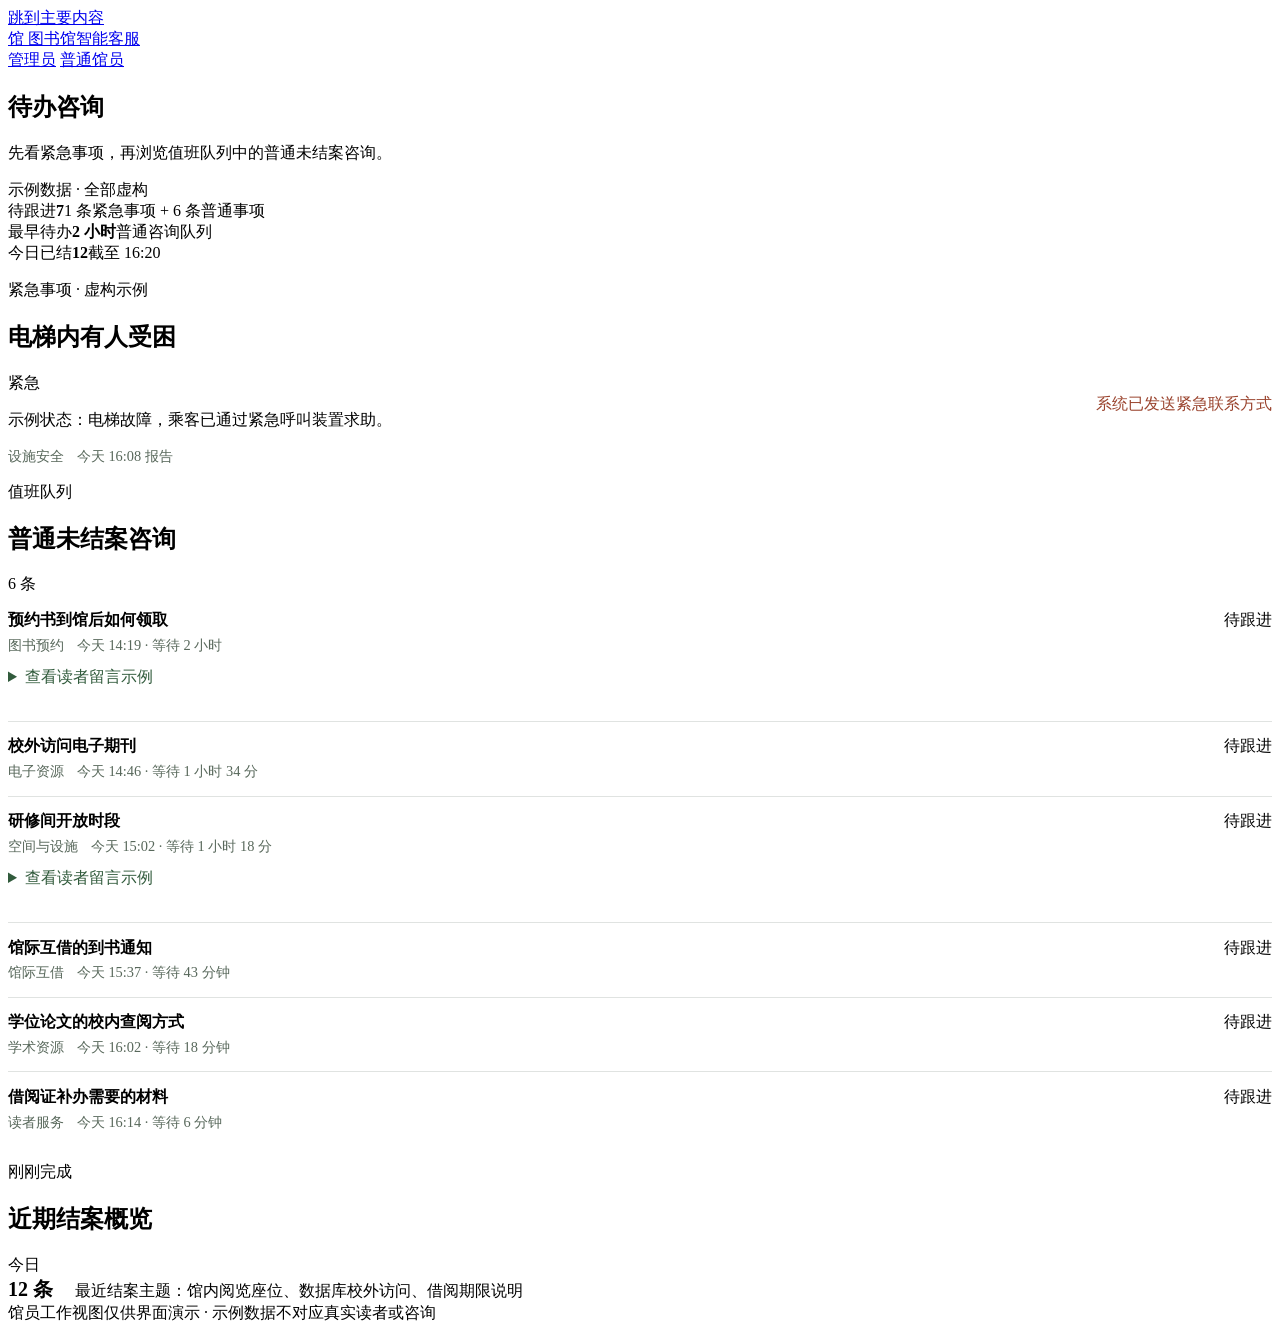
==== docs/dashboard-demo/librarian.html @ e4e9583a "docs: add librarian dashboard prototype" ====
<!doctype html>
<html lang="zh-CN">
<head>
  <meta charset="utf-8">
  <meta name="viewport" content="width=device-width, initial-scale=1">
  <meta name="color-scheme" content="light">
  <title>图书馆智能客服 | 普通馆员</title>
  <link rel="stylesheet" href="dashboard.css">
  <style>
    .urgent-record { display: grid; grid-template-columns: minmax(0, 1fr) auto; gap: 1rem; align-items: start; }
    .urgent-record h2 { margin: 0; }
    .urgent-record p { max-width: 58ch; }
    .urgent-mark { color: #9a432d; font-variant-numeric: tabular-nums; white-space: nowrap; }
    .case-list { list-style: none; margin: 0; padding: 0; }
    .case-row { display: grid; grid-template-columns: minmax(0, 1fr) auto; gap: .75rem 1rem; padding: .9rem 0; border-top: 1px solid rgba(35, 57, 43, .14); }
    .case-row:first-child { border-top: 0; }
    .case-main { min-width: 0; }
    .case-main h3 { margin: 0; font-size: 1rem; }
    .case-meta { display: flex; flex-wrap: wrap; gap: .25rem .8rem; margin: .3rem 0 0; color: #58685b; font-size: .9rem; }
    .case-state { align-self: start; white-space: nowrap; }
    details { grid-column: 1 / -1; }
    summary { width: fit-content; min-height: 40px; display: list-item; cursor: pointer; color: #315b3c; }
    summary:focus-visible { outline: 2px solid #315b3c; outline-offset: 3px; }
    .thread { margin: .15rem 0 .2rem; padding: .65rem .8rem; background: #f1f2e9; line-height: 1.75; }
    .thread p { margin: 0; }
    .thread p + p { margin-top: .45rem; }
    .closed-summary { display: flex; flex-wrap: wrap; gap: .55rem 1.4rem; align-items: baseline; }
    .closed-summary strong { font-size: 1.25rem; font-variant-numeric: tabular-nums; }
    .priority-panel { grid-column: 1 / -1; }
    .queue-panel { grid-column: span 8; }
    .closed-panel { grid-column: span 4; }
    @media (max-width: 800px) {
      .priority-panel, .queue-panel, .closed-panel { grid-column: 1; }
    }
    @media (max-width: 560px) {
      .urgent-record { grid-template-columns: 1fr; }
      .urgent-mark { grid-row: 1; }
      .case-row { gap: .55rem; }
    }
  </style>
</head>
<body>
  <a class="skip-link" href="#main-content">跳到主要内容</a>
  <div class="shell">
    <header class="masthead">
      <a class="brand" href="index.html" aria-label="图书馆智能客服首页">
        <span class="brand-mark" aria-hidden="true">馆</span>
        <span>图书馆智能客服</span>
      </a>
      <nav class="role-switch" aria-label="工作视图">
        <a href="index.html">管理员</a>
        <a href="librarian.html" aria-current="page">普通馆员</a>
      </nav>
    </header>

    <main id="main-content">
      <section class="page-head" aria-labelledby="page-title">
        <div>
          <h1 id="page-title">待办咨询</h1>
          <p class="lede">先看紧急事项，再浏览值班队列中的普通未结案咨询。</p>
        </div>
        <span class="demo-tag">示例数据 · 全部虚构</span>
      </section>

      <section class="metric-strip" aria-label="当前队列概览">
        <div class="metric"><span class="metric-label">待跟进</span><strong class="metric-value">7</strong><span class="metric-note">1 条紧急事项 + 6 条普通事项</span></div>
        <div class="metric"><span class="metric-label">最早待办</span><strong class="metric-value">2 小时</strong><span class="metric-note">普通咨询队列</span></div>
        <div class="metric"><span class="metric-label">今日已结</span><strong class="metric-value">12</strong><span class="metric-note">截至 16:20</span></div>
      </section>

      <div class="dashboard-grid">
        <section class="panel priority-panel" aria-labelledby="priority-title">
          <div class="panel-head">
            <div><p class="eyebrow">紧急事项 · 虚构示例</p><h2 id="priority-title">电梯内有人受困</h2></div>
            <span class="badge urgent">紧急</span>
          </div>
          <div class="urgent-record">
            <div>
              <p>示例状态：电梯故障，乘客已通过紧急呼叫装置求助。</p>
              <p class="case-meta"><span>设施安全</span><span>今天 16:08 报告</span></p>
            </div>
            <span class="urgent-mark">系统已发送紧急联系方式</span>
          </div>
        </section>

        <section class="panel queue-panel" aria-labelledby="queue-title">
          <div class="panel-head">
            <div><p class="eyebrow">值班队列</p><h2 id="queue-title">普通未结案咨询</h2></div>
            <span class="badge muted">6 条</span>
          </div>
          <ol class="case-list">
            <li class="case-row">
              <div class="case-main"><h3>预约书到馆后如何领取</h3><p class="case-meta"><span>图书预约</span><span>今天 14:19 · 等待 2 小时</span></p></div>
              <span class="badge muted case-state">待跟进</span>
              <details><summary>查看读者留言示例</summary><div class="thread"><p><strong>读者 · 14:19：</strong>收到到馆通知后，可以请同事代取吗？</p></div></details>
            </li>
            <li class="case-row">
              <div class="case-main"><h3>校外访问电子期刊</h3><p class="case-meta"><span>电子资源</span><span>今天 14:46 · 等待 1 小时 34 分</span></p></div>
              <span class="badge muted case-state">待跟进</span>
            </li>
            <li class="case-row">
              <div class="case-main"><h3>研修间开放时段</h3><p class="case-meta"><span>空间与设施</span><span>今天 15:02 · 等待 1 小时 18 分</span></p></div>
              <span class="badge muted case-state">待跟进</span>
              <details><summary>查看读者留言示例</summary><div class="thread"><p><strong>读者 · 15:02：</strong>周六下午可以预约小组研修间吗？</p></div></details>
            </li>
            <li class="case-row">
              <div class="case-main"><h3>馆际互借的到书通知</h3><p class="case-meta"><span>馆际互借</span><span>今天 15:37 · 等待 43 分钟</span></p></div>
              <span class="badge muted case-state">待跟进</span>
            </li>
            <li class="case-row">
              <div class="case-main"><h3>学位论文的校内查阅方式</h3><p class="case-meta"><span>学术资源</span><span>今天 16:02 · 等待 18 分钟</span></p></div>
              <span class="badge muted case-state">待跟进</span>
            </li>
            <li class="case-row">
              <div class="case-main"><h3>借阅证补办需要的材料</h3><p class="case-meta"><span>读者服务</span><span>今天 16:14 · 等待 6 分钟</span></p></div>
              <span class="badge muted case-state">待跟进</span>
            </li>
          </ol>
        </section>

        <section class="panel closed-panel" aria-labelledby="closed-title">
          <div class="panel-head"><div><p class="eyebrow">刚刚完成</p><h2 id="closed-title">近期结案概览</h2></div><span class="badge good">今日</span></div>
          <div class="closed-summary"><strong>12 条</strong><span>最近结案主题：馆内阅览座位、数据库校外访问、借阅期限说明</span></div>
        </section>
      </div>
    </main>
    <footer class="footer"><span>馆员工作视图</span><span>仅供界面演示 · 示例数据不对应真实读者或咨询</span></footer>
  </div>
</body>
</html>
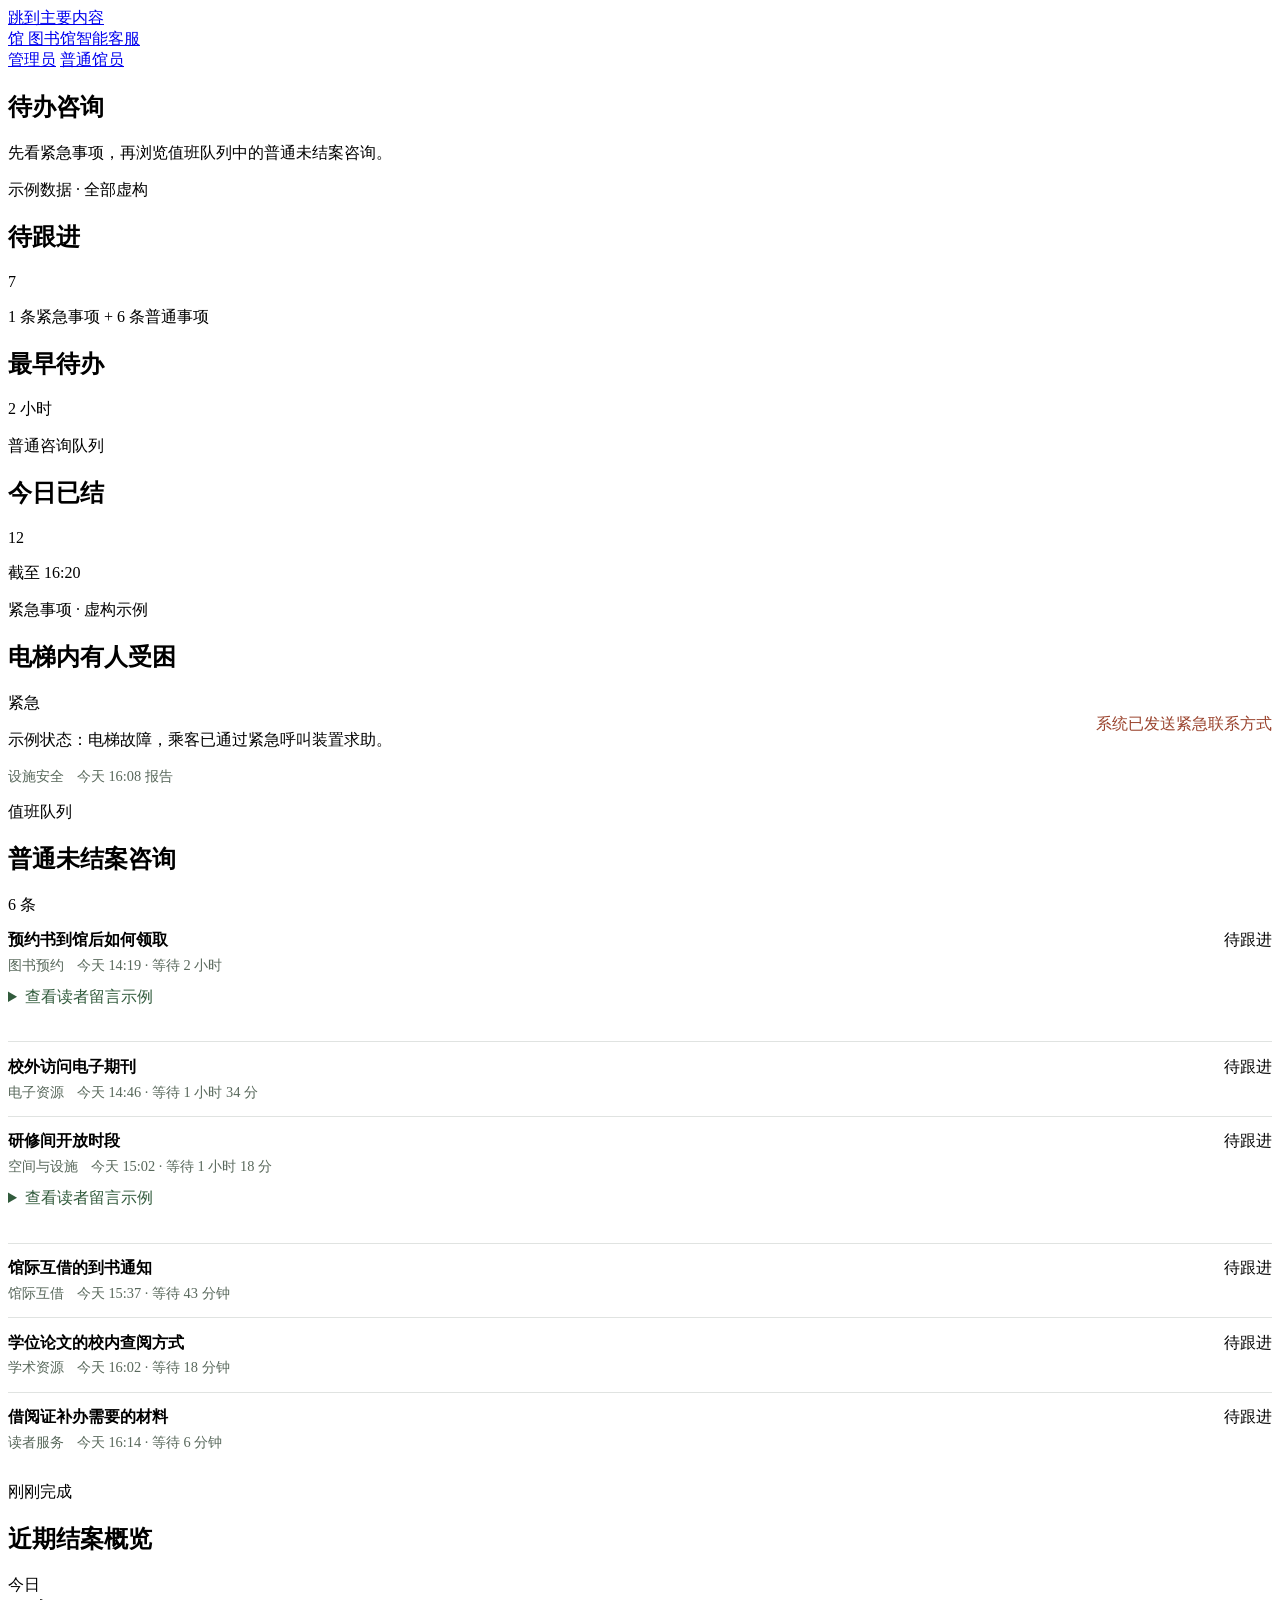
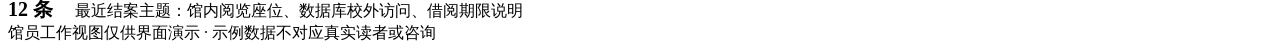
==== commit 753aab62: "fix: align librarian KPI layout" ====
--- a/docs/dashboard-demo/librarian.html
+++ b/docs/dashboard-demo/librarian.html
@@ -7,6 +7,12 @@
   <title>图书馆智能客服 | 普通馆员</title>
   <link rel="stylesheet" href="dashboard.css">
   <style>
+    .metric-strip { grid-template-columns: repeat(3, minmax(0, 1fr)); }
+    .metric-value { white-space: nowrap; }
+    @media (max-width: 560px) {
+      .metric-strip { grid-template-columns: repeat(2, minmax(0, 1fr)); }
+      .metric:nth-child(3) { grid-column: 1 / -1; }
+    }
     .urgent-record { display: grid; grid-template-columns: minmax(0, 1fr) auto; gap: 1rem; align-items: start; }
     .urgent-record h2 { margin: 0; }
     .urgent-record p { max-width: 58ch; }
@@ -63,9 +69,9 @@
       </section>
 
       <section class="metric-strip" aria-label="当前队列概览">
-        <div class="metric"><span class="metric-label">待跟进</span><strong class="metric-value">7</strong><span class="metric-note">1 条紧急事项 + 6 条普通事项</span></div>
-        <div class="metric"><span class="metric-label">最早待办</span><strong class="metric-value">2 小时</strong><span class="metric-note">普通咨询队列</span></div>
-        <div class="metric"><span class="metric-label">今日已结</span><strong class="metric-value">12</strong><span class="metric-note">截至 16:20</span></div>
+        <article class="metric"><h2 class="metric-label">待跟进</h2><p class="metric-value">7</p><p class="metric-note">1 条紧急事项 + 6 条普通事项</p></article>
+        <article class="metric"><h2 class="metric-label">最早待办</h2><p class="metric-value">2 小时</p><p class="metric-note">普通咨询队列</p></article>
+        <article class="metric"><h2 class="metric-label">今日已结</h2><p class="metric-value">12</p><p class="metric-note">截至 16:20</p></article>
       </section>
 
       <div class="dashboard-grid">
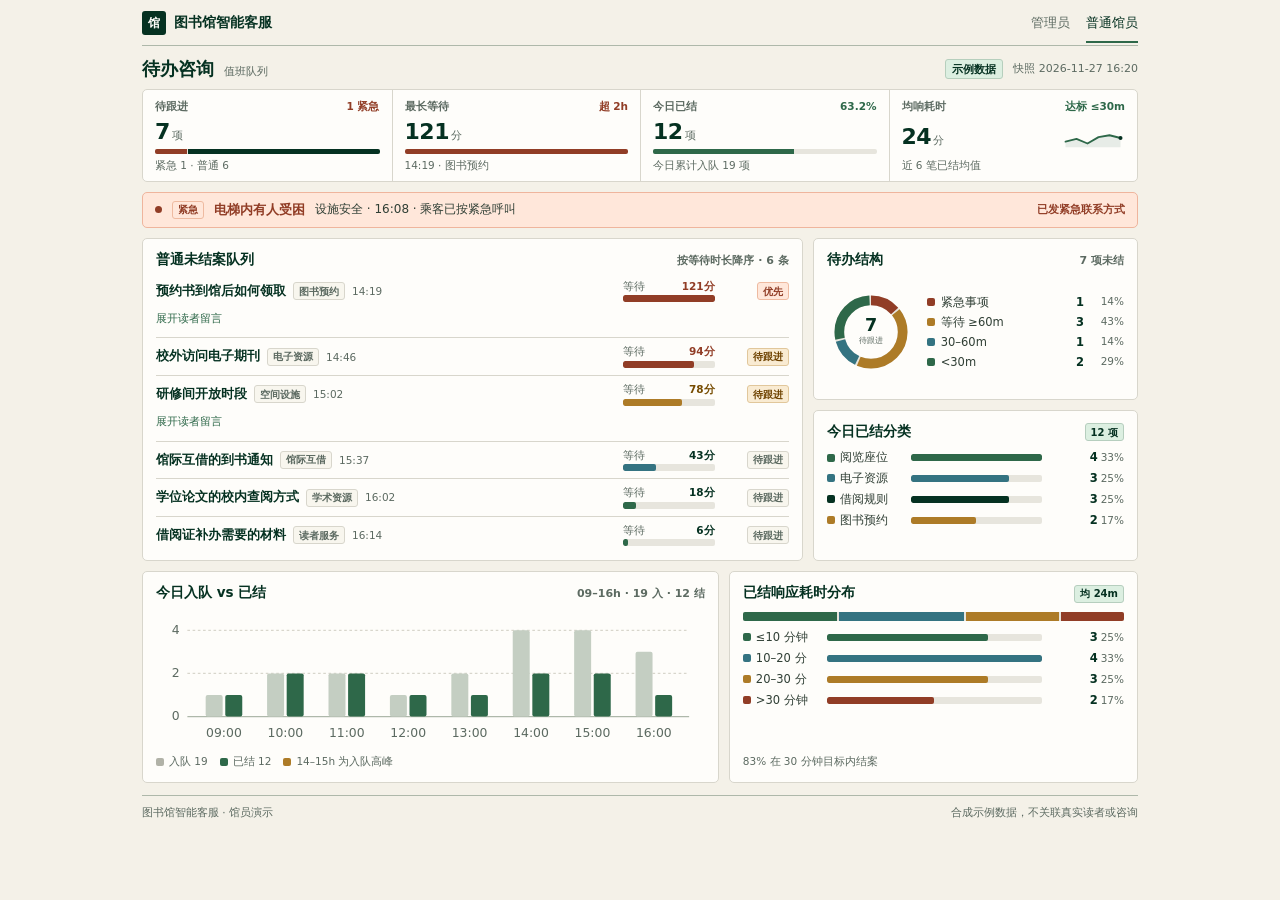
==== commit d4a62120: "feat(dashboard-demo): compact chart-dense layout and public /demo route" ====
--- a/docs/dashboard-demo/librarian.html
+++ b/docs/dashboard-demo/librarian.html
@@ -3,47 +3,9 @@
 <head>
   <meta charset="utf-8">
   <meta name="viewport" content="width=device-width, initial-scale=1">
-  <meta name="color-scheme" content="light">
-  <title>图书馆智能客服 | 普通馆员</title>
+  <meta name="theme-color" content="#f3f1e9">
+  <title>待办咨询｜图书馆智能客服</title>
   <link rel="stylesheet" href="dashboard.css">
-  <style>
-    .metric-strip { grid-template-columns: repeat(3, minmax(0, 1fr)); }
-    .metric-value { white-space: nowrap; }
-    @media (max-width: 560px) {
-      .metric-strip { grid-template-columns: repeat(2, minmax(0, 1fr)); }
-      .metric:nth-child(3) { grid-column: 1 / -1; }
-    }
-    .urgent-record { display: grid; grid-template-columns: minmax(0, 1fr) auto; gap: 1rem; align-items: start; }
-    .urgent-record h2 { margin: 0; }
-    .urgent-record p { max-width: 58ch; }
-    .urgent-mark { color: #9a432d; font-variant-numeric: tabular-nums; white-space: nowrap; }
-    .case-list { list-style: none; margin: 0; padding: 0; }
-    .case-row { display: grid; grid-template-columns: minmax(0, 1fr) auto; gap: .75rem 1rem; padding: .9rem 0; border-top: 1px solid rgba(35, 57, 43, .14); }
-    .case-row:first-child { border-top: 0; }
-    .case-main { min-width: 0; }
-    .case-main h3 { margin: 0; font-size: 1rem; }
-    .case-meta { display: flex; flex-wrap: wrap; gap: .25rem .8rem; margin: .3rem 0 0; color: #58685b; font-size: .9rem; }
-    .case-state { align-self: start; white-space: nowrap; }
-    details { grid-column: 1 / -1; }
-    summary { width: fit-content; min-height: 40px; display: list-item; cursor: pointer; color: #315b3c; }
-    summary:focus-visible { outline: 2px solid #315b3c; outline-offset: 3px; }
-    .thread { margin: .15rem 0 .2rem; padding: .65rem .8rem; background: #f1f2e9; line-height: 1.75; }
-    .thread p { margin: 0; }
-    .thread p + p { margin-top: .45rem; }
-    .closed-summary { display: flex; flex-wrap: wrap; gap: .55rem 1.4rem; align-items: baseline; }
-    .closed-summary strong { font-size: 1.25rem; font-variant-numeric: tabular-nums; }
-    .priority-panel { grid-column: 1 / -1; }
-    .queue-panel { grid-column: span 8; }
-    .closed-panel { grid-column: span 4; }
-    @media (max-width: 800px) {
-      .priority-panel, .queue-panel, .closed-panel { grid-column: 1; }
-    }
-    @media (max-width: 560px) {
-      .urgent-record { grid-template-columns: 1fr; }
-      .urgent-mark { grid-row: 1; }
-      .case-row { gap: .55rem; }
-    }
-  </style>
 </head>
 <body>
   <a class="skip-link" href="#main-content">跳到主要内容</a>
@@ -51,7 +13,7 @@
     <header class="masthead">
       <a class="brand" href="index.html" aria-label="图书馆智能客服首页">
         <span class="brand-mark" aria-hidden="true">馆</span>
-        <span>图书馆智能客服</span>
+        <span class="brand-name">图书馆智能客服</span>
       </a>
       <nav class="role-switch" aria-label="工作视图">
         <a href="index.html">管理员</a>
@@ -60,77 +22,341 @@
     </header>
 
     <main id="main-content">
-      <section class="page-head" aria-labelledby="page-title">
-        <div>
+      <section class="page-head page-head--compact" aria-labelledby="page-title">
+        <div class="page-title-group">
           <h1 id="page-title">待办咨询</h1>
-          <p class="lede">先看紧急事项，再浏览值班队列中的普通未结案咨询。</p>
-        </div>
-        <span class="demo-tag">示例数据 · 全部虚构</span>
+          <span class="updated-at">值班队列</span>
+        </div>
+        <div class="page-meta">
+          <span class="demo-tag">示例数据</span>
+          <span class="updated-at">快照 2026-11-27 16:20</span>
+        </div>
       </section>
 
       <section class="metric-strip" aria-label="当前队列概览">
-        <article class="metric"><h2 class="metric-label">待跟进</h2><p class="metric-value">7</p><p class="metric-note">1 条紧急事项 + 6 条普通事项</p></article>
-        <article class="metric"><h2 class="metric-label">最早待办</h2><p class="metric-value">2 小时</p><p class="metric-note">普通咨询队列</p></article>
-        <article class="metric"><h2 class="metric-label">今日已结</h2><p class="metric-value">12</p><p class="metric-note">截至 16:20</p></article>
+        <article class="metric">
+          <div class="metric-top">
+            <h2 class="metric-label">待跟进</h2>
+            <span class="metric-delta metric-delta--warn">1 紧急</span>
+          </div>
+          <div class="metric-mid">
+            <p class="metric-value">7<span class="metric-unit">项</span></p>
+          </div>
+          <div class="micro-bar" aria-hidden="true">
+            <span class="c-rust" style="--w: 14.3%"></span>
+            <span class="c-ink" style="--w: 85.7%"></span>
+          </div>
+          <p class="metric-note">紧急 1 · 普通 6</p>
+        </article>
+
+        <article class="metric">
+          <div class="metric-top">
+            <h2 class="metric-label">最长等待</h2>
+            <span class="metric-delta metric-delta--warn">超 2h</span>
+          </div>
+          <div class="metric-mid">
+            <p class="metric-value">121<span class="metric-unit">分</span></p>
+          </div>
+          <div class="micro-bar" aria-hidden="true">
+            <span class="c-rust" style="--w: 100%"></span>
+          </div>
+          <p class="metric-note">14:19 · 图书预约</p>
+        </article>
+
+        <article class="metric">
+          <div class="metric-top">
+            <h2 class="metric-label">今日已结</h2>
+            <span class="metric-delta">63.2%</span>
+          </div>
+          <div class="metric-mid">
+            <p class="metric-value">12<span class="metric-unit">项</span></p>
+          </div>
+          <div class="micro-bar" aria-hidden="true">
+            <span class="c-green" style="--w: 63.2%"></span>
+          </div>
+          <p class="metric-note">今日累计入队 19 项</p>
+        </article>
+
+        <article class="metric">
+          <div class="metric-top">
+            <h2 class="metric-label">均响耗时</h2>
+            <span class="metric-delta">达标 ≤30m</span>
+          </div>
+          <div class="metric-mid">
+            <p class="metric-value">24<span class="metric-unit">分</span></p>
+            <svg class="metric-spark" viewBox="0 0 64 24" aria-hidden="true">
+              <polygon class="svg-area" points="2,16 14,13 26,18 38,11 50,9 62,12 62,22 2,22" />
+              <polyline class="svg-line" points="2,16 14,13 26,18 38,11 50,9 62,12" />
+              <circle cx="62" cy="12" r="2.2" fill="var(--ink)" />
+            </svg>
+          </div>
+          <p class="metric-note">近 6 笔已结均值</p>
+        </article>
       </section>
 
+      <section class="urgent-banner" aria-labelledby="priority-title">
+        <div class="urgent-banner-main">
+          <span class="urgent-dot" aria-hidden="true"></span>
+          <span class="badge urgent">紧急</span>
+          <h2 id="priority-title">电梯内有人受困</h2>
+          <span class="urgent-banner-desc">设施安全 · 16:08 · 乘客已按紧急呼叫</span>
+        </div>
+        <div class="urgent-banner-meta">
+          <span>已发紧急联系方式</span>
+        </div>
+      </section>
+
       <div class="dashboard-grid">
-        <section class="panel priority-panel" aria-labelledby="priority-title">
+        <section class="panel panel--span-8 panel--queue-main" aria-labelledby="queue-title">
           <div class="panel-head">
-            <div><p class="eyebrow">紧急事项 · 虚构示例</p><h2 id="priority-title">电梯内有人受困</h2></div>
-            <span class="badge urgent">紧急</span>
-          </div>
-          <div class="urgent-record">
-            <div>
-              <p>示例状态：电梯故障，乘客已通过紧急呼叫装置求助。</p>
-              <p class="case-meta"><span>设施安全</span><span>今天 16:08 报告</span></p>
-            </div>
-            <span class="urgent-mark">系统已发送紧急联系方式</span>
-          </div>
-        </section>
-
-        <section class="panel queue-panel" aria-labelledby="queue-title">
-          <div class="panel-head">
-            <div><p class="eyebrow">值班队列</p><h2 id="queue-title">普通未结案咨询</h2></div>
-            <span class="badge muted">6 条</span>
-          </div>
-          <ol class="case-list">
-            <li class="case-row">
-              <div class="case-main"><h3>预约书到馆后如何领取</h3><p class="case-meta"><span>图书预约</span><span>今天 14:19 · 等待 2 小时</span></p></div>
-              <span class="badge muted case-state">待跟进</span>
-              <details><summary>查看读者留言示例</summary><div class="thread"><p><strong>读者 · 14:19：</strong>收到到馆通知后，可以请同事代取吗？</p></div></details>
-            </li>
-            <li class="case-row">
-              <div class="case-main"><h3>校外访问电子期刊</h3><p class="case-meta"><span>电子资源</span><span>今天 14:46 · 等待 1 小时 34 分</span></p></div>
-              <span class="badge muted case-state">待跟进</span>
-            </li>
-            <li class="case-row">
-              <div class="case-main"><h3>研修间开放时段</h3><p class="case-meta"><span>空间与设施</span><span>今天 15:02 · 等待 1 小时 18 分</span></p></div>
-              <span class="badge muted case-state">待跟进</span>
-              <details><summary>查看读者留言示例</summary><div class="thread"><p><strong>读者 · 15:02：</strong>周六下午可以预约小组研修间吗？</p></div></details>
-            </li>
-            <li class="case-row">
-              <div class="case-main"><h3>馆际互借的到书通知</h3><p class="case-meta"><span>馆际互借</span><span>今天 15:37 · 等待 43 分钟</span></p></div>
-              <span class="badge muted case-state">待跟进</span>
-            </li>
-            <li class="case-row">
-              <div class="case-main"><h3>学位论文的校内查阅方式</h3><p class="case-meta"><span>学术资源</span><span>今天 16:02 · 等待 18 分钟</span></p></div>
-              <span class="badge muted case-state">待跟进</span>
-            </li>
-            <li class="case-row">
-              <div class="case-main"><h3>借阅证补办需要的材料</h3><p class="case-meta"><span>读者服务</span><span>今天 16:14 · 等待 6 分钟</span></p></div>
-              <span class="badge muted case-state">待跟进</span>
+            <h2 id="queue-title">普通未结案队列</h2>
+            <span class="period-chip">按等待时长降序 · 6 条</span>
+          </div>
+          <ol class="queue-list">
+            <li class="queue-row">
+              <div class="queue-title-line">
+                <h3>预约书到馆后如何领取</h3>
+                <span class="badge muted">图书预约</span>
+                <span class="queue-time">14:19</span>
+              </div>
+              <div class="wait-cell">
+                <div class="wait-label wait-label--high"><span>等待</span><strong>121分</strong></div>
+                <span class="bar-track" aria-hidden="true"><span class="bar-fill c-rust" style="--bar-size: 100%"></span></span>
+              </div>
+              <span class="badge urgent queue-action">优先</span>
+              <details class="queue-details">
+                <summary>展开读者留言</summary>
+                <div class="queue-thread"><strong>读者 14:19：</strong>收到到馆通知后，可以请同事代取吗？</div>
+              </details>
+            </li>
+
+            <li class="queue-row">
+              <div class="queue-title-line">
+                <h3>校外访问电子期刊</h3>
+                <span class="badge muted">电子资源</span>
+                <span class="queue-time">14:46</span>
+              </div>
+              <div class="wait-cell">
+                <div class="wait-label wait-label--high"><span>等待</span><strong>94分</strong></div>
+                <span class="bar-track" aria-hidden="true"><span class="bar-fill c-rust" style="--bar-size: 78%"></span></span>
+              </div>
+              <span class="badge ochre queue-action">待跟进</span>
+            </li>
+
+            <li class="queue-row">
+              <div class="queue-title-line">
+                <h3>研修间开放时段</h3>
+                <span class="badge muted">空间设施</span>
+                <span class="queue-time">15:02</span>
+              </div>
+              <div class="wait-cell">
+                <div class="wait-label wait-label--mid"><span>等待</span><strong>78分</strong></div>
+                <span class="bar-track" aria-hidden="true"><span class="bar-fill c-ochre" style="--bar-size: 64%"></span></span>
+              </div>
+              <span class="badge ochre queue-action">待跟进</span>
+              <details class="queue-details">
+                <summary>展开读者留言</summary>
+                <div class="queue-thread"><strong>读者 15:02：</strong>周六下午可以预约小组研修间吗？</div>
+              </details>
+            </li>
+
+            <li class="queue-row">
+              <div class="queue-title-line">
+                <h3>馆际互借的到书通知</h3>
+                <span class="badge muted">馆际互借</span>
+                <span class="queue-time">15:37</span>
+              </div>
+              <div class="wait-cell">
+                <div class="wait-label"><span>等待</span><strong>43分</strong></div>
+                <span class="bar-track" aria-hidden="true"><span class="bar-fill c-teal" style="--bar-size: 36%"></span></span>
+              </div>
+              <span class="badge muted queue-action">待跟进</span>
+            </li>
+
+            <li class="queue-row">
+              <div class="queue-title-line">
+                <h3>学位论文的校内查阅方式</h3>
+                <span class="badge muted">学术资源</span>
+                <span class="queue-time">16:02</span>
+              </div>
+              <div class="wait-cell">
+                <div class="wait-label"><span>等待</span><strong>18分</strong></div>
+                <span class="bar-track" aria-hidden="true"><span class="bar-fill" style="--bar-size: 15%"></span></span>
+              </div>
+              <span class="badge muted queue-action">待跟进</span>
+            </li>
+
+            <li class="queue-row">
+              <div class="queue-title-line">
+                <h3>借阅证补办需要的材料</h3>
+                <span class="badge muted">读者服务</span>
+                <span class="queue-time">16:14</span>
+              </div>
+              <div class="wait-cell">
+                <div class="wait-label"><span>等待</span><strong>6分</strong></div>
+                <span class="bar-track" aria-hidden="true"><span class="bar-fill" style="--bar-size: 6%"></span></span>
+              </div>
+              <span class="badge muted queue-action">待跟进</span>
             </li>
           </ol>
         </section>
 
-        <section class="panel closed-panel" aria-labelledby="closed-title">
-          <div class="panel-head"><div><p class="eyebrow">刚刚完成</p><h2 id="closed-title">近期结案概览</h2></div><span class="badge good">今日</span></div>
-          <div class="closed-summary"><strong>12 条</strong><span>最近结案主题：馆内阅览座位、数据库校外访问、借阅期限说明</span></div>
+        <div class="right-stack">
+          <section class="panel" aria-labelledby="wait-dist-title">
+            <div class="panel-head">
+              <h2 id="wait-dist-title">待办结构</h2>
+              <span class="period-chip">7 项未结</span>
+            </div>
+            <div class="donut-layout">
+              <svg class="donut-svg donut-svg--sm" viewBox="0 0 100 100" role="img" aria-label="7项待跟进分布：紧急1项，等待60分钟以上3项，30至60分钟1项，30分钟以内2项">
+                <circle class="donut-track" cx="50" cy="50" r="36" stroke-width="11" />
+                <g transform="rotate(-90 50 50)">
+                  <circle cx="50" cy="50" r="36" fill="none" stroke="var(--rust)" stroke-width="11" stroke-dasharray="30.3 226.19" stroke-dashoffset="0" />
+                  <circle cx="50" cy="50" r="36" fill="none" stroke="var(--ochre)" stroke-width="11" stroke-dasharray="94.9 226.19" stroke-dashoffset="-32.31" />
+                  <circle cx="50" cy="50" r="36" fill="none" stroke="var(--teal)" stroke-width="11" stroke-dasharray="30.3 226.19" stroke-dashoffset="-129.25" />
+                  <circle cx="50" cy="50" r="36" fill="none" stroke="var(--green)" stroke-width="11" stroke-dasharray="62.6 226.19" stroke-dashoffset="-161.56" />
+                </g>
+                <text class="donut-center-num" x="50" y="49" font-size="18">7</text>
+                <text class="donut-center-sub" x="50" y="62">待跟进</text>
+              </svg>
+              <ul class="donut-legend">
+                <li><span class="swatch c-rust"></span><span class="donut-name">紧急事项</span><span class="donut-val">1</span><span class="donut-pct">14%</span></li>
+                <li><span class="swatch c-ochre"></span><span class="donut-name">等待 ≥60m</span><span class="donut-val">3</span><span class="donut-pct">43%</span></li>
+                <li><span class="swatch c-teal"></span><span class="donut-name">30–60m</span><span class="donut-val">1</span><span class="donut-pct">14%</span></li>
+                <li><span class="swatch c-green"></span><span class="donut-name">&lt;30m</span><span class="donut-val">2</span><span class="donut-pct">29%</span></li>
+              </ul>
+            </div>
+          </section>
+
+          <section class="panel" aria-labelledby="closed-title">
+            <div class="panel-head">
+              <h2 id="closed-title">今日已结分类</h2>
+              <span class="badge good">12 项</span>
+            </div>
+            <ol class="hbar-list" aria-label="今日12条已结案分类：阅览座位4项，电子资源3项，借阅规则3项，图书预约2项">
+              <li class="hbar-row">
+                <span class="hbar-label"><span class="swatch c-green"></span>阅览座位</span>
+                <span class="bar-track" aria-hidden="true"><span class="bar-fill" style="--bar-size: 100%"></span></span>
+                <span class="hbar-val">4<span>33%</span></span>
+              </li>
+              <li class="hbar-row">
+                <span class="hbar-label"><span class="swatch c-teal"></span>电子资源</span>
+                <span class="bar-track" aria-hidden="true"><span class="bar-fill c-teal" style="--bar-size: 75%"></span></span>
+                <span class="hbar-val">3<span>25%</span></span>
+              </li>
+              <li class="hbar-row">
+                <span class="hbar-label"><span class="swatch c-ink"></span>借阅规则</span>
+                <span class="bar-track" aria-hidden="true"><span class="bar-fill c-ink" style="--bar-size: 75%"></span></span>
+                <span class="hbar-val">3<span>25%</span></span>
+              </li>
+              <li class="hbar-row">
+                <span class="hbar-label"><span class="swatch c-ochre"></span>图书预约</span>
+                <span class="bar-track" aria-hidden="true"><span class="bar-fill c-ochre" style="--bar-size: 50%"></span></span>
+                <span class="hbar-val">2<span>17%</span></span>
+              </li>
+            </ol>
+          </section>
+        </div>
+
+        <section class="panel panel--span-7" aria-labelledby="pace-title">
+          <div class="panel-head">
+            <h2 id="pace-title">今日入队 vs 已结</h2>
+            <span class="period-chip">09–16h · 19 入 · 12 结</span>
+          </div>
+          <figure class="chart-figure">
+            <svg class="chart-svg" viewBox="0 0 420 104" role="img" aria-label="09时至16时每小时入队与已结数量对比，累计入队19项，已结12项">
+              <line class="svg-grid" x1="24" y1="14" x2="408" y2="14" />
+              <line class="svg-grid" x1="24" y1="47" x2="408" y2="47" />
+              <line class="svg-axis" x1="24" y1="80" x2="408" y2="80" />
+
+              <text class="svg-label" x="18" y="17" text-anchor="end">4</text>
+              <text class="svg-label" x="18" y="50" text-anchor="end">2</text>
+              <text class="svg-label" x="18" y="83" text-anchor="end">0</text>
+
+              <!-- 09: 1 / 1 -->
+              <rect class="svg-bar--secondary" x="38" y="63.5" width="13" height="16.5" rx="1.5" />
+              <rect class="svg-bar--solid" x="53" y="63.5" width="13" height="16.5" rx="1.5" />
+              <!-- 10: 2 / 2 -->
+              <rect class="svg-bar--secondary" x="85" y="47" width="13" height="33" rx="1.5" />
+              <rect class="svg-bar--solid" x="100" y="47" width="13" height="33" rx="1.5" />
+              <!-- 11: 2 / 2 -->
+              <rect class="svg-bar--secondary" x="132" y="47" width="13" height="33" rx="1.5" />
+              <rect class="svg-bar--solid" x="147" y="47" width="13" height="33" rx="1.5" />
+              <!-- 12: 1 / 1 -->
+              <rect class="svg-bar--secondary" x="179" y="63.5" width="13" height="16.5" rx="1.5" />
+              <rect class="svg-bar--solid" x="194" y="63.5" width="13" height="16.5" rx="1.5" />
+              <!-- 13: 2 / 1 -->
+              <rect class="svg-bar--secondary" x="226" y="47" width="13" height="33" rx="1.5" />
+              <rect class="svg-bar--solid" x="241" y="63.5" width="13" height="16.5" rx="1.5" />
+              <!-- 14: 4 / 2 -->
+              <rect class="svg-bar--secondary" x="273" y="14" width="13" height="66" rx="1.5" />
+              <rect class="svg-bar--solid" x="288" y="47" width="13" height="33" rx="1.5" />
+              <!-- 15: 4 / 2 -->
+              <rect class="svg-bar--secondary" x="320" y="14" width="13" height="66" rx="1.5" />
+              <rect class="svg-bar--solid" x="335" y="47" width="13" height="33" rx="1.5" />
+              <!-- 16: 3 / 1 -->
+              <rect class="svg-bar--secondary" x="367" y="30.5" width="13" height="49.5" rx="1.5" />
+              <rect class="svg-bar--solid" x="382" y="63.5" width="13" height="16.5" rx="1.5" />
+
+              <text class="svg-label" x="52" y="96" text-anchor="middle">09:00</text>
+              <text class="svg-label" x="99" y="96" text-anchor="middle">10:00</text>
+              <text class="svg-label" x="146" y="96" text-anchor="middle">11:00</text>
+              <text class="svg-label" x="193" y="96" text-anchor="middle">12:00</text>
+              <text class="svg-label" x="240" y="96" text-anchor="middle">13:00</text>
+              <text class="svg-label" x="287" y="96" text-anchor="middle">14:00</text>
+              <text class="svg-label" x="334" y="96" text-anchor="middle">15:00</text>
+              <text class="svg-label" x="381" y="96" text-anchor="middle">16:00</text>
+            </svg>
+            <div class="chart-legend">
+              <span class="legend-item"><span class="swatch c-muted"></span>入队 19</span>
+              <span class="legend-item"><span class="swatch c-green"></span>已结 12</span>
+              <span class="legend-item"><span class="swatch c-ochre"></span>14–15h 为入队高峰</span>
+            </div>
+          </figure>
+        </section>
+
+        <section class="panel panel--span-5" aria-labelledby="latency-title">
+          <div class="panel-head">
+            <h2 id="latency-title">已结响应耗时分布</h2>
+            <span class="badge good">均 24m</span>
+          </div>
+          <div class="stack-bar" aria-hidden="true">
+            <span class="c-green" style="--w: 25%"></span>
+            <span class="c-teal" style="--w: 33.3%"></span>
+            <span class="c-ochre" style="--w: 25%"></span>
+            <span class="c-rust" style="--w: 16.7%"></span>
+          </div>
+          <ol class="hbar-list" aria-label="今日12条已结案响应耗时：10分钟内3项，10至20分钟4项，20至30分钟3项，30分钟以上2项">
+            <li class="hbar-row">
+              <span class="hbar-label"><span class="swatch c-green"></span>≤10 分钟</span>
+              <span class="bar-track" aria-hidden="true"><span class="bar-fill" style="--bar-size: 75%"></span></span>
+              <span class="hbar-val">3<span>25%</span></span>
+            </li>
+            <li class="hbar-row">
+              <span class="hbar-label"><span class="swatch c-teal"></span>10–20 分</span>
+              <span class="bar-track" aria-hidden="true"><span class="bar-fill c-teal" style="--bar-size: 100%"></span></span>
+              <span class="hbar-val">4<span>33%</span></span>
+            </li>
+            <li class="hbar-row">
+              <span class="hbar-label"><span class="swatch c-ochre"></span>20–30 分</span>
+              <span class="bar-track" aria-hidden="true"><span class="bar-fill c-ochre" style="--bar-size: 75%"></span></span>
+              <span class="hbar-val">3<span>25%</span></span>
+            </li>
+            <li class="hbar-row">
+              <span class="hbar-label"><span class="swatch c-rust"></span>&gt;30 分钟</span>
+              <span class="bar-track" aria-hidden="true"><span class="bar-fill c-rust" style="--bar-size: 50%"></span></span>
+              <span class="hbar-val">2<span>17%</span></span>
+            </li>
+          </ol>
+          <p class="panel-footnote">83% 在 30 分钟目标内结案</p>
         </section>
       </div>
     </main>
-    <footer class="footer"><span>馆员工作视图</span><span>仅供界面演示 · 示例数据不对应真实读者或咨询</span></footer>
+
+    <footer class="footer">
+      <span>图书馆智能客服 · 馆员演示</span>
+      <span>合成示例数据，不关联真实读者或咨询</span>
+    </footer>
   </div>
 </body>
 </html>
--- a/docs/dashboard-demo/dashboard.css
+++ b/docs/dashboard-demo/dashboard.css
@@ -0,0 +1,1475 @@
+@charset "utf-8";
+
+:root {
+  color-scheme: light;
+  --canvas: oklch(0.958 0.012 94);
+  --surface: oklch(0.995 0.005 94);
+  --surface-tint: oklch(0.972 0.01 95);
+  --ink: oklch(0.28 0.055 164);
+  --body-ink: oklch(0.35 0.025 157);
+  --muted: oklch(0.51 0.022 157);
+  --rule: oklch(0.875 0.014 98);
+  --rule-strong: oklch(0.77 0.022 135);
+  --green: oklch(0.47 0.08 158);
+  --green-soft: oklch(0.935 0.028 154);
+  --teal: oklch(0.52 0.068 214);
+  --teal-soft: oklch(0.935 0.022 214);
+  --ochre: oklch(0.62 0.115 76);
+  --ochre-soft: oklch(0.945 0.036 82);
+  --rust: oklch(0.47 0.12 36);
+  --rust-soft: oklch(0.945 0.034 48);
+  --slate: oklch(0.56 0.018 155);
+  --track: oklch(0.922 0.011 95);
+  --radius-small: 3px;
+  --radius-medium: 5px;
+}
+
+* {
+  box-sizing: border-box;
+}
+
+html {
+  background: var(--canvas);
+  scroll-padding-top: 0.75rem;
+}
+
+body {
+  margin: 0;
+  color: var(--body-ink);
+  background: var(--canvas);
+  font-family: -apple-system, "SF Pro Text", "PingFang SC", "Hiragino Sans GB", "Microsoft YaHei", "Noto Sans SC", system-ui, sans-serif;
+  font-size: 13px;
+  line-height: 1.55;
+  font-variant-numeric: tabular-nums;
+  -webkit-font-smoothing: antialiased;
+}
+
+a {
+  color: inherit;
+  text-decoration-thickness: 1px;
+  text-underline-offset: 0.18em;
+}
+
+a:focus-visible,
+summary:focus-visible {
+  outline: 2px solid var(--green);
+  outline-offset: 2px;
+}
+
+.shell {
+  width: min(100%, 1040px);
+  min-height: 100vh;
+  margin-inline: auto;
+  padding-inline: clamp(12px, 2vw, 22px);
+}
+
+.skip-link {
+  position: absolute;
+  z-index: 2;
+  top: 6px;
+  left: 6px;
+  padding: 6px 10px;
+  color: var(--surface);
+  background: var(--ink);
+  border-radius: var(--radius-small);
+  transform: translateY(-160%);
+}
+
+.skip-link:focus {
+  transform: translateY(0);
+}
+
+/* Header & Page Bar */
+.masthead {
+  display: flex;
+  min-height: 46px;
+  align-items: center;
+  justify-content: space-between;
+  gap: 10px 18px;
+  border-bottom: 1px solid var(--rule-strong);
+}
+
+.brand {
+  display: inline-flex;
+  min-height: 40px;
+  align-items: center;
+  gap: 8px;
+  color: var(--ink);
+  font-size: 14px;
+  font-weight: 650;
+  text-decoration: none;
+}
+
+.brand-mark {
+  display: grid;
+  width: 24px;
+  height: 24px;
+  place-items: center;
+  color: var(--surface);
+  background: var(--ink);
+  border-radius: var(--radius-small);
+  font-size: 12px;
+  line-height: 1;
+}
+
+.role-switch {
+  display: flex;
+  align-items: center;
+  gap: 16px;
+}
+
+.role-switch a {
+  display: inline-flex;
+  min-height: 40px;
+  align-items: center;
+  color: var(--muted);
+  font-size: 12.5px;
+  font-weight: 550;
+  text-decoration: none;
+  white-space: nowrap;
+}
+
+.role-switch a[aria-current="page"] {
+  color: var(--ink);
+  box-shadow: inset 0 -2px var(--green);
+}
+
+@media (hover: hover) {
+  .role-switch a:hover {
+    color: var(--ink);
+  }
+}
+
+.page-head {
+  display: flex;
+  flex-wrap: wrap;
+  align-items: baseline;
+  justify-content: space-between;
+  gap: 6px 16px;
+  padding: 11px 0 9px;
+}
+
+.page-head--compact {
+  align-items: center;
+}
+
+.page-title-group {
+  display: flex;
+  flex-wrap: wrap;
+  align-items: baseline;
+  gap: 6px 10px;
+}
+
+.eyebrow {
+  margin: 0 0 2px;
+  color: var(--muted);
+  font-size: 11px;
+  font-weight: 600;
+  line-height: 1.4;
+}
+
+.page-head h1,
+.panel-head h2 {
+  margin: 0;
+  color: var(--ink);
+  font-weight: 650;
+}
+
+.page-head h1 {
+  font-size: 18px;
+  line-height: 1.3;
+}
+
+.lede {
+  margin: 2px 0 0;
+  color: var(--muted);
+  font-size: 12px;
+  line-height: 1.45;
+}
+
+.page-meta {
+  display: flex;
+  flex-wrap: wrap;
+  align-items: center;
+  justify-content: flex-end;
+  gap: 6px 10px;
+  text-align: right;
+}
+
+.demo-tag {
+  display: inline-flex;
+  min-height: 20px;
+  align-items: center;
+  padding: 0 6px;
+  color: var(--ink);
+  background: var(--green-soft);
+  border: 1px solid oklch(0.83 0.036 155);
+  border-radius: var(--radius-small);
+  font-size: 10.5px;
+  font-weight: 650;
+  white-space: nowrap;
+}
+
+.updated-at {
+  color: var(--muted);
+  font-size: 11px;
+  font-variant-numeric: tabular-nums;
+  white-space: nowrap;
+}
+
+/* KPI Strip */
+.metric-strip {
+  display: grid;
+  grid-template-columns: repeat(4, minmax(0, 1fr));
+  margin-bottom: 10px;
+  background: var(--surface);
+  border: 1px solid var(--rule);
+  border-radius: var(--radius-medium);
+}
+
+.metric {
+  min-width: 0;
+  padding: 8px 12px 9px;
+  display: flex;
+  flex-direction: column;
+  justify-content: space-between;
+  gap: 4px;
+}
+
+.metric + .metric {
+  border-left: 1px solid var(--rule);
+}
+
+.metric-top {
+  display: flex;
+  align-items: baseline;
+  justify-content: space-between;
+  gap: 8px;
+}
+
+.metric-label {
+  margin: 0;
+  color: var(--muted);
+  font-size: 11px;
+  font-weight: 600;
+  line-height: 1.35;
+}
+
+.metric-delta {
+  font-size: 10.5px;
+  font-weight: 600;
+  color: var(--green);
+  white-space: nowrap;
+}
+
+.metric-delta--warn {
+  color: var(--rust);
+}
+
+.metric-mid {
+  display: flex;
+  align-items: flex-end;
+  justify-content: space-between;
+  gap: 8px;
+}
+
+.metric-value {
+  margin: 0;
+  color: var(--ink);
+  font-size: 22px;
+  font-weight: 650;
+  letter-spacing: -0.02em;
+  line-height: 1.15;
+  white-space: nowrap;
+}
+
+.metric-unit {
+  font-size: 11px;
+  font-weight: 500;
+  color: var(--muted);
+  margin-left: 2px;
+}
+
+.metric-note {
+  margin: 0;
+  color: var(--muted);
+  font-size: 10.5px;
+  line-height: 1.35;
+}
+
+.metric-spark {
+  width: 64px;
+  height: 22px;
+  flex: 0 0 auto;
+  display: block;
+}
+
+.micro-bar {
+  display: flex;
+  width: 100%;
+  height: 5px;
+  gap: 1.5px;
+  border-radius: 2px;
+  overflow: hidden;
+  background: var(--track);
+}
+
+.micro-bar > span {
+  display: block;
+  height: 100%;
+  width: var(--w);
+}
+
+.urgent-text {
+  color: var(--rust);
+  font-weight: 650;
+}
+
+/* Urgent Compact Strip (Librarian) */
+.urgent-banner {
+  display: flex;
+  flex-wrap: wrap;
+  align-items: center;
+  justify-content: space-between;
+  gap: 6px 14px;
+  margin-bottom: 10px;
+  padding: 7px 12px;
+  background: var(--rust-soft);
+  border: 1px solid oklch(0.82 0.075 44);
+  border-radius: var(--radius-medium);
+}
+
+.urgent-banner-main {
+  display: flex;
+  flex-wrap: wrap;
+  align-items: center;
+  gap: 6px 10px;
+  min-width: 0;
+}
+
+.urgent-dot {
+  width: 7px;
+  height: 7px;
+  border-radius: 50%;
+  background: var(--rust);
+  flex: 0 0 auto;
+}
+
+.urgent-banner h2 {
+  margin: 0;
+  font-size: 13px;
+  font-weight: 650;
+  color: var(--rust);
+}
+
+.urgent-banner-desc {
+  color: var(--body-ink);
+  font-size: 12px;
+}
+
+.urgent-banner-meta {
+  display: flex;
+  align-items: center;
+  gap: 8px;
+  font-size: 11px;
+  color: var(--rust);
+  font-weight: 600;
+  white-space: nowrap;
+}
+
+/* Grid & Panels */
+.dashboard-grid {
+  display: grid;
+  grid-template-columns: repeat(12, minmax(0, 1fr));
+  gap: 10px;
+  padding-bottom: 12px;
+}
+
+.panel {
+  min-width: 0;
+  padding: 11px 13px 12px;
+  background: var(--surface);
+  border: 1px solid var(--rule);
+  border-radius: var(--radius-medium);
+  display: flex;
+  flex-direction: column;
+}
+
+.panel--span-3 { grid-column: span 3; }
+.panel--span-4 { grid-column: span 4; }
+.panel--span-5 { grid-column: span 5; }
+.panel--span-6 { grid-column: span 6; }
+.panel--span-7 { grid-column: span 7; }
+.panel--span-8 { grid-column: span 8; }
+.panel--span-12 { grid-column: 1 / -1; }
+
+/* Live dashboard class compatibility */
+.panel--traffic,
+.panel--operations {
+  grid-column: span 7;
+}
+
+.panel--outcomes,
+.panel--categories {
+  grid-column: span 5;
+}
+
+.panel-head {
+  display: flex;
+  align-items: baseline;
+  justify-content: space-between;
+  gap: 8px;
+  margin-bottom: 9px;
+}
+
+.panel-head h2 {
+  font-size: 13.5px;
+  line-height: 1.35;
+}
+
+.panel-note {
+  margin: 1px 0 0;
+  color: var(--muted);
+  font-size: 10.5px;
+  line-height: 1.4;
+}
+
+.period-chip {
+  flex: 0 0 auto;
+  color: var(--muted);
+  font-size: 11px;
+  font-weight: 600;
+  white-space: nowrap;
+}
+
+.panel-footnote {
+  margin: auto 0 0;
+  padding-top: 7px;
+  color: var(--muted);
+  font-size: 10.5px;
+  line-height: 1.45;
+}
+
+/* Semantic Color Swatches */
+.c-green { background: var(--green); }
+.c-ink { background: var(--ink); }
+.c-teal { background: var(--teal); }
+.c-ochre { background: var(--ochre); }
+.c-rust { background: var(--rust); }
+.c-slate { background: var(--slate); }
+.c-muted { background: oklch(0.76 0.015 110); }
+
+/* SVG Charts */
+.chart-figure {
+  margin: 0;
+  display: flex;
+  flex-direction: column;
+  flex: 1 1 auto;
+  justify-content: space-between;
+}
+
+.chart-svg {
+  display: block;
+  width: 100%;
+  height: auto;
+  overflow: visible;
+}
+
+.svg-grid {
+  stroke: var(--rule);
+  stroke-width: 1;
+  stroke-dasharray: 2 2;
+}
+
+.svg-axis {
+  stroke: var(--rule-strong);
+  stroke-width: 1;
+}
+
+.svg-avg {
+  stroke: var(--ochre);
+  stroke-width: 1;
+  stroke-dasharray: 3 3;
+}
+
+.svg-label {
+  fill: var(--muted);
+  font-size: 9.5px;
+  font-variant-numeric: tabular-nums;
+}
+
+.svg-val {
+  fill: var(--ink);
+  font-size: 9.5px;
+  font-weight: 650;
+  font-variant-numeric: tabular-nums;
+}
+
+.svg-val--peak {
+  fill: var(--ink);
+  font-weight: 700;
+}
+
+.svg-bar {
+  fill: oklch(0.87 0.036 155);
+}
+
+.svg-bar--solid {
+  fill: var(--green);
+}
+
+.svg-bar--peak {
+  fill: var(--ink);
+}
+
+.svg-bar--secondary {
+  fill: oklch(0.84 0.02 140);
+}
+
+.svg-area {
+  fill: oklch(0.47 0.08 158 / 0.11);
+}
+
+.svg-line {
+  fill: none;
+  stroke: var(--green);
+  stroke-width: 2;
+  stroke-linecap: round;
+  stroke-linejoin: round;
+}
+
+.svg-dot {
+  fill: var(--surface);
+  stroke: var(--green);
+  stroke-width: 2;
+}
+
+.svg-dot--peak {
+  fill: var(--ink);
+  stroke: var(--surface);
+  stroke-width: 1.5;
+}
+
+.chart-legend {
+  display: flex;
+  flex-wrap: wrap;
+  align-items: center;
+  gap: 6px 12px;
+  margin-top: 6px;
+  font-size: 10.5px;
+  color: var(--muted);
+}
+
+.legend-item {
+  display: inline-flex;
+  align-items: center;
+  gap: 5px;
+  white-space: nowrap;
+}
+
+.swatch {
+  width: 8px;
+  height: 8px;
+  border-radius: 2px;
+  flex: 0 0 auto;
+  display: inline-block;
+}
+
+.swatch--line {
+  width: 12px;
+  height: 0;
+  border-top: 1.5px dashed var(--ochre);
+  border-radius: 0;
+}
+
+/* Donut Layout */
+.donut-layout {
+  display: flex;
+  align-items: center;
+  gap: 12px;
+  flex: 1 1 auto;
+}
+
+.donut-layout--stack {
+  flex-direction: column;
+  align-items: center;
+  gap: 8px;
+}
+
+.donut-svg {
+  width: 102px;
+  height: 102px;
+  flex: 0 0 auto;
+  display: block;
+}
+
+.donut-svg--sm {
+  width: 88px;
+  height: 88px;
+}
+
+.donut-track {
+  fill: none;
+  stroke: var(--track);
+}
+
+.donut-center-num {
+  fill: var(--ink);
+  font-size: 20px;
+  font-weight: 700;
+  text-anchor: middle;
+  font-variant-numeric: tabular-nums;
+}
+
+.donut-center-sub {
+  fill: var(--muted);
+  font-size: 9.5px;
+  text-anchor: middle;
+}
+
+.donut-legend {
+  width: 100%;
+  margin: 0;
+  padding: 0;
+  list-style: none;
+  display: grid;
+  gap: 5px;
+}
+
+.donut-legend li {
+  display: grid;
+  grid-template-columns: auto minmax(0, 1fr) auto auto;
+  align-items: center;
+  gap: 6px;
+  font-size: 11.5px;
+  line-height: 1.3;
+}
+
+.donut-name {
+  color: var(--body-ink);
+  white-space: nowrap;
+}
+
+.donut-val {
+  color: var(--ink);
+  font-weight: 650;
+  text-align: right;
+  white-space: nowrap;
+}
+
+.donut-pct {
+  color: var(--muted);
+  font-size: 10.5px;
+  text-align: right;
+  min-width: 34px;
+  white-space: nowrap;
+}
+
+/* Stacked Composition Bar */
+.stack-bar {
+  display: flex;
+  width: 100%;
+  height: 9px;
+  gap: 2px;
+  margin-bottom: 9px;
+  border-radius: 2px;
+  overflow: hidden;
+  background: var(--track);
+}
+
+.stack-bar > span {
+  display: block;
+  height: 100%;
+  width: var(--w);
+  min-width: 3px;
+}
+
+/* Compact Horizontal Bars */
+.hbar-list,
+.traffic-chart,
+.category-list,
+.exception-list {
+  margin: 0;
+  padding: 0;
+  list-style: none;
+}
+
+.hbar-list {
+  display: grid;
+  gap: 6px;
+}
+
+.hbar-row {
+  display: grid;
+  grid-template-columns: 76px minmax(0, 1fr) 74px;
+  align-items: center;
+  gap: 8px;
+  font-size: 11.5px;
+  line-height: 1.3;
+}
+
+.hbar-row--wide-label {
+  grid-template-columns: 88px minmax(0, 1fr) 70px;
+}
+
+.hbar-label {
+  display: inline-flex;
+  align-items: center;
+  gap: 5px;
+  color: var(--body-ink);
+  white-space: nowrap;
+}
+
+.bar-track {
+  display: block;
+  height: 7px;
+  overflow: hidden;
+  background: var(--track);
+  border-radius: 2px;
+}
+
+.bar-fill {
+  display: block;
+  width: var(--bar-size);
+  height: 100%;
+  background: var(--green);
+  border-radius: 2px;
+}
+
+.bar-fill.c-teal { background: var(--teal); }
+.bar-fill.c-ochre { background: var(--ochre); }
+.bar-fill.c-rust { background: var(--rust); }
+.bar-fill.c-slate { background: var(--slate); }
+.bar-fill.c-ink { background: var(--ink); }
+.bar-fill.c-muted { background: oklch(0.73 0.015 110); }
+
+.hbar-val {
+  color: var(--ink);
+  font-weight: 600;
+  text-align: right;
+  white-space: nowrap;
+}
+
+.hbar-val span {
+  color: var(--muted);
+  font-size: 10.5px;
+  font-weight: 450;
+  margin-left: 3px;
+}
+
+/* Compact Queue & Exception Block */
+.mini-section {
+  padding-bottom: 6px;
+  margin-bottom: 6px;
+  border-bottom: 1px solid var(--rule);
+}
+
+.mini-section:last-child {
+  padding-bottom: 0;
+  margin-bottom: 0;
+  border-bottom: 0;
+}
+
+.mini-section .stack-bar {
+  margin-bottom: 5px;
+}
+
+.mini-head {
+  display: flex;
+  align-items: baseline;
+  justify-content: space-between;
+  gap: 8px;
+  margin-bottom: 4px;
+  font-size: 11px;
+  font-weight: 650;
+  color: var(--ink);
+}
+
+.mini-head span {
+  font-weight: 500;
+  color: var(--muted);
+  font-size: 10.5px;
+}
+
+.inline-kv {
+  display: flex;
+  flex-wrap: wrap;
+  gap: 4px 12px;
+  font-size: 11px;
+  color: var(--muted);
+}
+
+.inline-kv strong {
+  color: var(--ink);
+  font-weight: 650;
+  margin-left: 2px;
+}
+
+.inline-kv .urgent-num {
+  color: var(--rust);
+}
+
+.alert-list {
+  margin: 0;
+  padding: 0;
+  list-style: none;
+  display: grid;
+  gap: 5px;
+}
+
+.alert-row {
+  display: grid;
+  grid-template-columns: 36px auto minmax(0, 1fr);
+  align-items: center;
+  gap: 6px;
+  font-size: 11.5px;
+  line-height: 1.35;
+}
+
+.alert-row time {
+  color: var(--muted);
+  font-size: 10.5px;
+  white-space: nowrap;
+}
+
+.alert-text {
+  color: var(--body-ink);
+  white-space: nowrap;
+  overflow: hidden;
+  text-overflow: ellipsis;
+}
+
+/* Badges */
+.badge {
+  display: inline-flex;
+  min-height: 18px;
+  align-items: center;
+  justify-content: center;
+  padding: 0 5px;
+  border: 1px solid transparent;
+  border-radius: var(--radius-small);
+  font-size: 10px;
+  font-weight: 650;
+  line-height: 1.3;
+  white-space: nowrap;
+}
+
+.badge.good {
+  color: var(--ink);
+  background: var(--green-soft);
+  border-color: oklch(0.83 0.035 155);
+}
+
+.badge.muted {
+  color: var(--muted);
+  background: var(--surface-tint);
+  border-color: var(--rule);
+}
+
+.badge.ochre {
+  color: oklch(0.42 0.1 72);
+  background: var(--ochre-soft);
+  border-color: oklch(0.84 0.065 80);
+}
+
+.badge.urgent {
+  color: var(--rust);
+  background: var(--rust-soft);
+  border-color: oklch(0.83 0.07 48);
+}
+
+/* Librarian Dense Case Queue */
+.queue-list {
+  margin: 0;
+  padding: 0;
+  list-style: none;
+}
+
+.queue-row {
+  display: grid;
+  grid-template-columns: minmax(0, 1fr) 92px 64px;
+  align-items: center;
+  gap: 4px 10px;
+  padding: 7px 0;
+  border-top: 1px solid var(--rule);
+}
+
+.queue-row:first-child {
+  border-top: 0;
+  padding-top: 2px;
+}
+
+.queue-row:last-child {
+  padding-bottom: 2px;
+}
+
+.queue-title-line {
+  display: flex;
+  flex-wrap: wrap;
+  align-items: center;
+  gap: 5px 7px;
+  min-width: 0;
+}
+
+.queue-title-line h3 {
+  margin: 0;
+  font-size: 12.5px;
+  font-weight: 600;
+  color: var(--ink);
+  line-height: 1.35;
+}
+
+.queue-time {
+  color: var(--muted);
+  font-size: 10.5px;
+  white-space: nowrap;
+}
+
+.wait-cell {
+  display: flex;
+  flex-direction: column;
+  gap: 3px;
+}
+
+.wait-label {
+  display: flex;
+  justify-content: space-between;
+  font-size: 10.5px;
+  color: var(--muted);
+  line-height: 1.2;
+}
+
+.wait-label strong {
+  color: var(--ink);
+  font-weight: 650;
+}
+
+.wait-label--high strong {
+  color: var(--rust);
+}
+
+.wait-label--mid strong {
+  color: oklch(0.45 0.1 74);
+}
+
+.queue-action {
+  justify-self: end;
+}
+
+.queue-details {
+  grid-column: 1 / -1;
+}
+
+.queue-details summary {
+  display: inline-flex;
+  align-items: center;
+  min-height: 24px;
+  font-size: 11px;
+  color: var(--green);
+  cursor: pointer;
+  user-select: none;
+}
+
+.queue-thread {
+  margin: 4px 0 2px;
+  padding: 5px 8px;
+  background: var(--surface-tint);
+  border-radius: var(--radius-small);
+  font-size: 11.5px;
+  line-height: 1.5;
+  color: var(--body-ink);
+}
+
+.right-stack {
+  grid-column: span 4;
+  display: flex;
+  flex-direction: column;
+  gap: 10px;
+}
+
+.right-stack > .panel {
+  flex: 1 1 auto;
+}
+
+/* Tables (Live Dashboard compatibility) */
+.table-wrap {
+  width: 100%;
+  overflow-x: auto;
+}
+
+.data-table {
+  width: 100%;
+  border-collapse: collapse;
+  font-size: 12px;
+  line-height: 1.45;
+  text-align: left;
+}
+
+.data-table th,
+.data-table td {
+  padding: 7px 6px;
+  border-bottom: 1px solid var(--rule);
+}
+
+.data-table thead th {
+  color: var(--muted);
+  font-size: 10.5px;
+  font-weight: 600;
+}
+
+.data-table tbody th,
+.data-table tfoot th {
+  color: var(--ink);
+  font-weight: 550;
+}
+
+.data-table tbody tr:last-child th,
+.data-table tbody tr:last-child td {
+  border-bottom-color: var(--rule-strong);
+}
+
+.number-cell {
+  font-variant-numeric: tabular-nums;
+  text-align: right !important;
+  white-space: nowrap;
+}
+
+.row-note {
+  display: block;
+  margin-top: 1px;
+  color: var(--muted);
+  font-size: 10.5px;
+  font-weight: 450;
+}
+
+.subsection-title {
+  display: flex;
+  align-items: baseline;
+  justify-content: space-between;
+  gap: 10px;
+  margin: 0 0 6px;
+  color: var(--ink);
+  font-size: 12px;
+  font-weight: 650;
+}
+
+.subsection-title > span {
+  color: var(--muted);
+  font-size: 10.5px;
+  font-weight: 450;
+}
+
+/* Footer */
+.footer {
+  display: flex;
+  flex-wrap: wrap;
+  align-items: baseline;
+  justify-content: space-between;
+  gap: 4px 16px;
+  padding: 9px 0 14px;
+  border-top: 1px solid var(--rule-strong);
+  color: var(--muted);
+  font-size: 10.5px;
+  line-height: 1.5;
+}
+
+.sr-only {
+  position: absolute;
+  width: 1px;
+  height: 1px;
+  padding: 0;
+  margin: -1px;
+  overflow: hidden;
+  clip: rect(0, 0, 0, 0);
+  white-space: nowrap;
+  border: 0;
+}
+
+/* Live Dashboard Forms & Inbox compatibility */
+.status-note,
+.form-notice {
+  margin: 0 0 10px;
+  padding: 7px 10px;
+  color: var(--ink);
+  background: var(--green-soft);
+  border: 1px solid oklch(0.84 0.035 155);
+  border-radius: var(--radius-small);
+  font-size: 12px;
+  line-height: 1.5;
+}
+
+.panel--allowlist {
+  grid-column: 1 / -1;
+}
+
+.allowlist-explainer {
+  max-width: 76ch;
+  margin: 0 0 10px;
+  font-size: 12px;
+  line-height: 1.55;
+}
+
+.allowlist-add-form {
+  display: grid;
+  grid-template-columns: repeat(2, minmax(0, 1fr)) auto;
+  align-items: end;
+  gap: 10px;
+  margin: 0 0 14px;
+}
+
+.allowlist-add-form label,
+.allowlist-remove-known label:not(.confirm-label) {
+  display: grid;
+  gap: 3px;
+  color: var(--muted);
+  font-size: 11px;
+  line-height: 1.4;
+}
+
+.form-control {
+  width: 100%;
+  min-width: 0;
+  min-height: 40px;
+  padding: 6px 9px;
+  color: var(--body-ink);
+  background: var(--surface);
+  border: 1px solid var(--rule-strong);
+  border-radius: var(--radius-small);
+  font: inherit;
+}
+
+.form-control:focus-visible,
+.button:focus-visible,
+.confirm-label input:focus-visible {
+  outline: 2px solid var(--green);
+  outline-offset: 2px;
+}
+
+.button {
+  display: inline-flex;
+  min-height: 40px;
+  align-items: center;
+  justify-content: center;
+  padding: 6px 12px;
+  color: var(--surface);
+  background: var(--ink);
+  border: 1px solid var(--ink);
+  border-radius: var(--radius-small);
+  font: inherit;
+  font-size: 12px;
+  font-weight: 600;
+  line-height: 1.3;
+  cursor: pointer;
+  touch-action: manipulation;
+}
+
+.button--quiet {
+  color: var(--ink);
+  background: var(--surface);
+  border-color: var(--rule-strong);
+}
+
+@media (hover: hover) {
+  .button:hover {
+    color: var(--surface);
+    background: var(--green);
+    border-color: var(--green);
+  }
+
+  .button--quiet:hover {
+    color: var(--ink);
+    background: var(--green-soft);
+    border-color: var(--rule-strong);
+  }
+}
+
+.allowlist-table {
+  min-width: 720px;
+  table-layout: fixed;
+}
+
+.allowlist-table th:nth-child(1) { width: 14%; }
+.allowlist-table th:nth-child(2) { width: 31%; }
+.allowlist-table th:nth-child(3) { width: 13%; }
+.allowlist-table th:nth-child(4) { width: 22%; }
+.allowlist-table th:nth-child(5) { width: 20%; }
+
+.allowlist-table td {
+  vertical-align: top;
+}
+
+.allowlist-table code {
+  color: var(--body-ink);
+  font-size: 11px;
+  overflow-wrap: anywhere;
+}
+
+.allowlist-remove {
+  display: flex;
+  flex-wrap: wrap;
+  align-items: center;
+  gap: 5px 8px;
+}
+
+.confirm-label {
+  display: inline-flex;
+  min-height: 40px;
+  align-items: center;
+  gap: 6px;
+  color: var(--body-ink);
+  font-size: 11px;
+}
+
+.confirm-label input {
+  width: 16px;
+  height: 16px;
+  margin: 0;
+  accent-color: var(--green);
+}
+
+.allowlist-remove-known {
+  display: grid;
+  grid-template-columns: repeat(2, minmax(0, 1fr)) auto auto;
+  align-items: end;
+  gap: 8px 10px;
+  margin-top: 12px;
+  padding-top: 10px;
+  border-top: 1px solid var(--rule);
+}
+
+.allowlist-remove-known .subsection-title {
+  grid-column: 1 / -1;
+}
+
+.case-list {
+  margin: 0;
+  padding: 0;
+  list-style: none;
+}
+
+.case-row {
+  display: grid;
+  grid-template-columns: minmax(0, 1fr) auto;
+  align-items: start;
+  gap: 0.5rem 0.85rem;
+  padding: 0.65rem 0;
+  border-top: 1px solid var(--rule);
+}
+
+.case-row:first-child {
+  border-top: 0;
+}
+
+.case-main {
+  min-width: 0;
+}
+
+.case-main h2 {
+  margin: 0;
+  color: var(--ink);
+  font-size: 13.5px;
+  font-weight: 600;
+}
+
+.case-meta {
+  display: flex;
+  flex-wrap: wrap;
+  gap: 0.2rem 0.65rem;
+  margin: 0.2rem 0 0;
+  color: var(--muted);
+  font-size: 11.5px;
+}
+
+.case-state {
+  align-self: start;
+  color: var(--muted);
+  font-size: 11.5px;
+  white-space: nowrap;
+}
+
+.thread {
+  max-width: 68ch;
+  margin: 0.35rem 0 0.15rem;
+  padding: 0.5rem 0.7rem;
+  background: var(--surface-tint);
+  border-radius: var(--radius-small);
+  line-height: 1.65;
+  overflow-wrap: anywhere;
+}
+
+/* Responsive Breakpoints */
+@media (max-width: 920px) {
+  .panel--span-3,
+  .panel--span-4,
+  .panel--span-5,
+  .panel--span-6,
+  .panel--span-7,
+  .panel--span-8,
+  .panel--traffic,
+  .panel--outcomes,
+  .panel--categories,
+  .panel--operations {
+    grid-column: span 6;
+  }
+
+  .panel--trend-wide,
+  .panel--queue-main,
+  .right-stack {
+    grid-column: 1 / -1;
+  }
+
+  .right-stack {
+    display: grid;
+    grid-template-columns: repeat(2, minmax(0, 1fr));
+  }
+
+  .right-stack > .panel:last-child {
+    grid-column: 1 / -1;
+  }
+}
+
+@media (max-width: 640px) {
+  .dashboard-grid {
+    grid-template-columns: minmax(0, 1fr);
+    gap: 8px;
+  }
+
+  .panel--span-3,
+  .panel--span-4,
+  .panel--span-5,
+  .panel--span-6,
+  .panel--span-7,
+  .panel--span-8,
+  .panel--traffic,
+  .panel--outcomes,
+  .panel--categories,
+  .panel--operations,
+  .right-stack {
+    grid-column: 1;
+  }
+
+  .right-stack {
+    display: flex;
+    flex-direction: column;
+  }
+
+  .metric-strip {
+    grid-template-columns: repeat(2, minmax(0, 1fr));
+  }
+
+  .metric:nth-child(3) {
+    border-left: 0;
+    border-top: 1px solid var(--rule);
+  }
+
+  .metric:nth-child(4) {
+    border-top: 1px solid var(--rule);
+  }
+
+  .queue-row {
+    grid-template-columns: minmax(0, 1fr) auto;
+    row-gap: 5px;
+  }
+
+  .queue-title-line {
+    grid-column: 1;
+    grid-row: 1;
+  }
+
+  .queue-action {
+    grid-column: 2;
+    grid-row: 1;
+    align-self: start;
+  }
+
+  .wait-cell {
+    grid-column: 1 / -1;
+    grid-row: 2;
+  }
+
+  .queue-details {
+    grid-row: 3;
+  }
+
+  .allowlist-add-form,
+  .allowlist-remove-known {
+    grid-template-columns: minmax(0, 1fr);
+  }
+
+  .allowlist-remove-known .subsection-title {
+    grid-column: 1;
+  }
+
+  .allowlist-add-form .button,
+  .allowlist-remove-known > .button {
+    justify-self: start;
+  }
+}
+
+@media (max-width: 400px) {
+  .shell {
+    padding-inline: 10px;
+  }
+
+  .masthead {
+    gap: 6px 8px;
+  }
+
+  .brand {
+    gap: 6px;
+    font-size: 13px;
+  }
+
+  .brand-mark {
+    width: 22px;
+    height: 22px;
+    font-size: 11px;
+  }
+
+  .role-switch {
+    gap: 10px;
+  }
+
+  .role-switch a {
+    font-size: 12px;
+  }
+
+  .metric {
+    padding: 7px 9px 8px;
+  }
+
+  .metric-value {
+    font-size: 19px;
+  }
+
+  .metric-note {
+    font-size: 10px;
+  }
+
+  .metric-spark {
+    width: 46px;
+    height: 18px;
+  }
+
+  .hbar-row {
+    grid-template-columns: 64px minmax(0, 1fr) 64px;
+    gap: 6px;
+  }
+
+  .hbar-row--wide-label {
+    grid-template-columns: 76px minmax(0, 1fr) 60px;
+  }
+
+  .donut-layout {
+    flex-direction: column;
+    align-items: center;
+  }
+}
+
+@media (prefers-reduced-motion: reduce) {
+  *,
+  *::before,
+  *::after {
+    scroll-behavior: auto !important;
+  }
+}
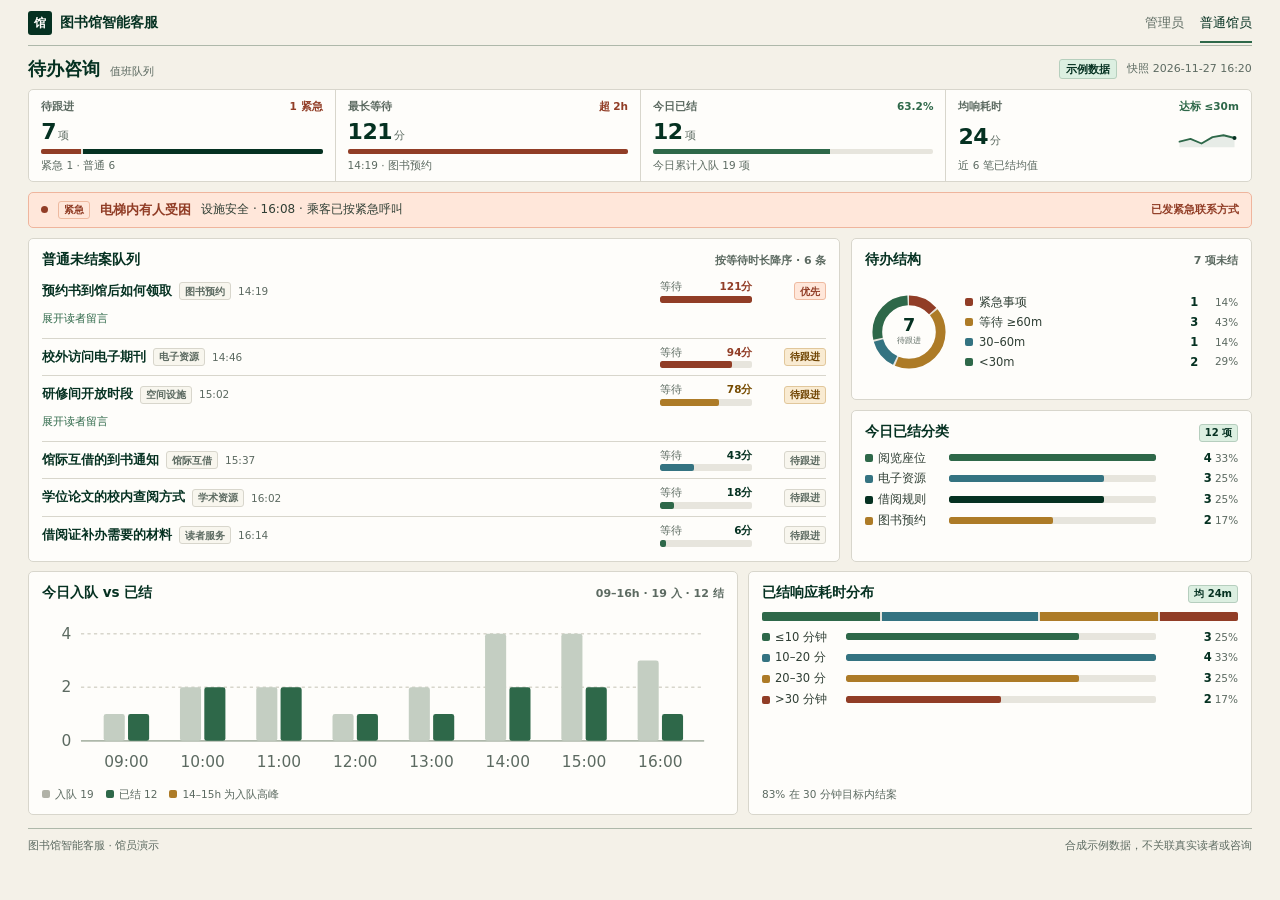
==== commit f3e3d635: "feat(dashboard): add fluid full-width responsive layout with CSS container queries and mobile card t" ====
--- a/docs/dashboard-demo/librarian.html
+++ b/docs/dashboard-demo/librarian.html
@@ -5,7 +5,8 @@
   <meta name="viewport" content="width=device-width, initial-scale=1">
   <meta name="theme-color" content="#f3f1e9">
   <title>待办咨询｜图书馆智能客服</title>
-  <link rel="stylesheet" href="dashboard.css">
+  <link rel="icon" href="data:image/svg+xml,%3Csvg xmlns=%27http://www.w3.org/2000/svg%27 viewBox=%270 0 32 32%27%3E%3Crect width=%2732%27 height=%2732%27 rx=%275%27 fill=%27%231e4334%27/%3E%3Ctext x=%2716%27 y=%2722%27 text-anchor=%27middle%27 font-size=%2718%27 font-family=%27sans-serif%27 fill=%27%23fcfbf7%27%3E%E9%A6%86%3C/text%3E%3C/svg%3E">
+  <style>:root{color-scheme:light;--canvas:oklch(0.958 0.012 94);--surface:oklch(0.995 0.005 94);--surface-tint:oklch(0.972 0.01 95);--ink:oklch(0.28 0.055 164);--body-ink:oklch(0.35 0.025 157);--muted:oklch(0.51 0.022 157);--rule:oklch(0.875 0.014 98);--rule-strong:oklch(0.77 0.022 135);--green:oklch(0.47 0.08 158);--green-soft:oklch(0.935 0.028 154);--teal:oklch(0.52 0.068 214);--teal-soft:oklch(0.935 0.022 214);--ochre:oklch(0.62 0.115 76);--ochre-soft:oklch(0.945 0.036 82);--rust:oklch(0.47 0.12 36);--rust-soft:oklch(0.945 0.034 48);--slate:oklch(0.56 0.018 155);--track:oklch(0.922 0.011 95);--radius-small:3px;--radius-medium:5px}*{box-sizing:border-box}html{background:var(--canvas);scroll-padding-top:0.75rem}body{margin:0;color:var(--body-ink);background:var(--canvas);font-family:-apple-system,"SF Pro Text","PingFang SC","Hiragino Sans GB","Microsoft YaHei","Noto Sans SC",system-ui,sans-serif;font-size:13px;line-height:1.55;font-variant-numeric:tabular-nums;-webkit-font-smoothing:antialiased}a{color:inherit;text-decoration-thickness:1px;text-underline-offset:0.18em}a:focus-visible,summary:focus-visible{outline:2px solid var(--green);outline-offset:2px}.shell{width:min(100%,1720px);min-height:100vh;margin-inline:auto;padding-inline:clamp(12px,2.2vw,36px)}.skip-link{position:absolute;z-index:2;top:6px;left:6px;padding:6px 10px;color:var(--surface);background:var(--ink);border-radius:var(--radius-small);transform:translateY(-160%)}.skip-link:focus{transform:translateY(0)}.masthead{display:flex;min-height:46px;align-items:center;justify-content:space-between;gap:10px 18px;border-bottom:1px solid var(--rule-strong)}.brand{display:inline-flex;min-height:40px;align-items:center;gap:8px;color:var(--ink);font-size:14px;font-weight:650;text-decoration:none}.brand-mark{display:grid;width:24px;height:24px;place-items:center;color:var(--surface);background:var(--ink);border-radius:var(--radius-small);font-size:12px;line-height:1}.role-switch{display:flex;align-items:center;gap:16px}.role-switch a{display:inline-flex;min-height:40px;align-items:center;color:var(--muted);font-size:12.5px;font-weight:550;text-decoration:none;white-space:nowrap}.role-switch a[aria-current="page"]{color:var(--ink);box-shadow:inset 0 -2px var(--green)}@media (hover:hover){.role-switch a:hover{color:var(--ink)}}.page-head{display:flex;flex-wrap:wrap;align-items:baseline;justify-content:space-between;gap:6px 16px;padding:11px 0 9px}.page-head--compact{align-items:center}.page-title-group{display:flex;flex-wrap:wrap;align-items:baseline;gap:6px 10px}.eyebrow{margin:0 0 2px;color:var(--muted);font-size:11px;font-weight:600;line-height:1.4}.page-head h1,.panel-head h2{margin:0;color:var(--ink);font-weight:650}.page-head h1{font-size:18px;line-height:1.3}.lede{margin:2px 0 0;color:var(--muted);font-size:12px;line-height:1.45}.page-meta{display:flex;flex-wrap:wrap;align-items:center;justify-content:flex-end;gap:6px 10px;text-align:right}.demo-tag{display:inline-flex;min-height:20px;align-items:center;padding:0 6px;color:var(--ink);background:var(--green-soft);border:1px solid oklch(0.83 0.036 155);border-radius:var(--radius-small);font-size:10.5px;font-weight:650;white-space:nowrap}.updated-at{color:var(--muted);font-size:11px;font-variant-numeric:tabular-nums;white-space:nowrap}.metric-strip{display:grid;grid-template-columns:repeat(4,minmax(0,1fr));margin-bottom:10px;background:var(--surface);border:1px solid var(--rule);border-radius:var(--radius-medium)}.metric{min-width:0;padding:8px 12px 9px;display:flex;flex-direction:column;justify-content:space-between;gap:4px}.metric + .metric{border-left:1px solid var(--rule)}.metric-top{display:flex;align-items:baseline;justify-content:space-between;gap:8px}.metric-label{margin:0;color:var(--muted);font-size:11px;font-weight:600;line-height:1.35}.metric-delta{font-size:10.5px;font-weight:600;color:var(--green);white-space:nowrap}.metric-delta--warn{color:var(--rust)}.metric-mid{display:flex;align-items:flex-end;justify-content:space-between;gap:8px}.metric-value{margin:0;color:var(--ink);font-size:22px;font-weight:650;letter-spacing:-0.02em;line-height:1.15;white-space:nowrap}.metric-unit{font-size:11px;font-weight:500;color:var(--muted);margin-left:2px}.metric-note{margin:0;color:var(--muted);font-size:10.5px;line-height:1.35}.metric-spark{width:64px;height:22px;flex:0 0 auto;display:block}.micro-bar{display:flex;width:100%;height:5px;gap:1.5px;border-radius:2px;overflow:hidden;background:var(--track)}.micro-bar>span{display:block;height:100%;width:var(--w)}.urgent-text{color:var(--rust);font-weight:650}.urgent-banner{display:flex;flex-wrap:wrap;align-items:center;justify-content:space-between;gap:6px 14px;margin-bottom:10px;padding:7px 12px;background:var(--rust-soft);border:1px solid oklch(0.82 0.075 44);border-radius:var(--radius-medium)}.urgent-banner-main{display:flex;flex-wrap:wrap;align-items:center;gap:6px 10px;min-width:0}.urgent-dot{width:7px;height:7px;border-radius:50%;background:var(--rust);flex:0 0 auto}.urgent-banner h2{margin:0;font-size:13px;font-weight:650;color:var(--rust)}.urgent-banner-desc{color:var(--body-ink);font-size:12px}.urgent-banner-meta{display:flex;align-items:center;gap:8px;font-size:11px;color:var(--rust);font-weight:600;white-space:nowrap}.urgent-banner .queue-details{flex:1 0 100%}.view-tabs{display:flex;flex-wrap:wrap;align-items:center;gap:6px;margin-bottom:10px}.view-tabs a{display:inline-flex;min-height:30px;align-items:center;gap:5px;padding:0 10px;color:var(--muted);background:var(--surface);border:1px solid var(--rule);border-radius:var(--radius-small);font-size:12px;font-weight:550;text-decoration:none;white-space:nowrap}.view-tabs a[aria-current="page"]{color:var(--surface);background:var(--ink);border-color:var(--ink)}.view-tab-count{font-size:10.5px;opacity:0.82}@media (hover:hover){.view-tabs a:not([aria-current="page"]):hover{color:var(--ink);border-color:var(--rule-strong)}}.case-close-form{display:grid;grid-template-columns:minmax(0,1fr) auto auto;align-items:center;gap:6px 10px;margin-top:6px;padding-top:6px;border-top:1px dashed var(--rule)}.case-close-form .form-control{min-height:34px;padding:4px 8px;font-size:12px}.case-close-form .confirm-label{min-height:34px}.case-close-form .button{min-height:34px;padding:4px 10px}.dashboard-grid{display:grid;grid-template-columns:repeat(12,minmax(0,1fr));gap:10px;padding-bottom:12px}.panel{min-width:0;padding:11px 13px 12px;background:var(--surface);border:1px solid var(--rule);border-radius:var(--radius-medium);display:flex;flex-direction:column;container-type:inline-size;container-name:panel}.panel--span-3{grid-column:span 3}.panel--span-4{grid-column:span 4}.panel--span-5{grid-column:span 5}.panel--span-6{grid-column:span 6}.panel--span-7{grid-column:span 7}.panel--span-8{grid-column:span 8}.panel--span-12{grid-column:1 / -1}.panel--inbox-split{grid-column:1 / -1}.panel--feedback-split{grid-column:1 / -1}.panel--traffic,.panel--operations{grid-column:span 7}.panel--outcomes,.panel--categories{grid-column:span 5}.panel-head{display:flex;align-items:baseline;justify-content:space-between;gap:8px;margin-bottom:9px}.panel-head h2{font-size:13.5px;line-height:1.35}.panel-note{margin:1px 0 0;color:var(--muted);font-size:10.5px;line-height:1.4}.period-chip{flex:0 0 auto;color:var(--muted);font-size:11px;font-weight:600;white-space:nowrap}.panel-footnote{margin:auto 0 0;padding-top:7px;color:var(--muted);font-size:10.5px;line-height:1.45}.c-green{background:var(--green)}.c-ink{background:var(--ink)}.c-teal{background:var(--teal)}.c-ochre{background:var(--ochre)}.c-rust{background:var(--rust)}.c-slate{background:var(--slate)}.c-muted{background:oklch(0.76 0.015 110)}.chart-figure{margin:0;display:flex;flex-direction:column;flex:1 1 auto;justify-content:space-between}.chart-svg{display:block;width:100%;height:auto;max-height:220px;overflow:visible}.svg-grid{stroke:var(--rule);stroke-width:1;stroke-dasharray:2 2}.svg-axis{stroke:var(--rule-strong);stroke-width:1}.svg-avg{stroke:var(--ochre);stroke-width:1;stroke-dasharray:3 3}.svg-label{fill:var(--muted);font-size:9.5px;font-variant-numeric:tabular-nums}.svg-val{fill:var(--ink);font-size:9.5px;font-weight:650;font-variant-numeric:tabular-nums}.svg-val--peak{fill:var(--ink);font-weight:700}.svg-bar{fill:oklch(0.87 0.036 155)}.svg-bar--solid{fill:var(--green)}.svg-bar--peak{fill:var(--ink)}.svg-bar--secondary{fill:oklch(0.84 0.02 140)}.svg-area{fill:oklch(0.47 0.08 158 / 0.11)}.svg-line{fill:none;stroke:var(--green);stroke-width:2;stroke-linecap:round;stroke-linejoin:round}.svg-dot{fill:var(--surface);stroke:var(--green);stroke-width:2}.svg-dot--peak{fill:var(--ink);stroke:var(--surface);stroke-width:1.5}.chart-legend{display:flex;flex-wrap:wrap;align-items:center;gap:6px 12px;margin-top:6px;font-size:10.5px;color:var(--muted)}.legend-item{display:inline-flex;align-items:center;gap:5px;white-space:nowrap}.swatch{width:8px;height:8px;border-radius:2px;flex:0 0 auto;display:inline-block}.swatch--line{width:12px;height:0;border-top:1.5px dashed var(--ochre);border-radius:0}.donut-layout{display:flex;align-items:center;gap:12px;flex:1 1 auto}.donut-layout--stack{flex-direction:column;align-items:center;gap:8px}.donut-svg{width:102px;height:102px;flex:0 0 auto;display:block}.donut-svg--sm{width:88px;height:88px}.donut-track{fill:none;stroke:var(--track)}.donut-center-num{fill:var(--ink);font-size:20px;font-weight:700;text-anchor:middle;font-variant-numeric:tabular-nums}.donut-center-sub{fill:var(--muted);font-size:9.5px;text-anchor:middle}.donut-legend{width:100%;margin:0;padding:0;list-style:none;display:grid;gap:5px}.donut-legend li{display:grid;grid-template-columns:auto minmax(0,1fr) auto auto;align-items:center;gap:6px;font-size:11.5px;line-height:1.3}.donut-name{color:var(--body-ink);white-space:nowrap}.donut-val{color:var(--ink);font-weight:650;text-align:right;white-space:nowrap}.donut-pct{color:var(--muted);font-size:10.5px;text-align:right;min-width:34px;white-space:nowrap}.stack-bar{display:flex;width:100%;height:9px;gap:2px;margin-bottom:9px;border-radius:2px;overflow:hidden;background:var(--track)}.stack-bar>span{display:block;height:100%;width:var(--w);min-width:3px}.hbar-list,.traffic-chart,.category-list,.exception-list{margin:0;padding:0;list-style:none}.hbar-list{display:grid;gap:6px}.hbar-row{display:grid;grid-template-columns:76px minmax(0,1fr) 74px;align-items:center;gap:8px;font-size:11.5px;line-height:1.3}.hbar-row--wide-label{grid-template-columns:88px minmax(0,1fr) 70px}.hbar-label{display:inline-flex;align-items:center;gap:5px;color:var(--body-ink);white-space:nowrap}.bar-track{display:block;height:7px;overflow:hidden;background:var(--track);border-radius:2px}.bar-fill{display:block;width:var(--bar-size);height:100%;background:var(--green);border-radius:2px}.bar-fill.c-teal{background:var(--teal)}.bar-fill.c-ochre{background:var(--ochre)}.bar-fill.c-rust{background:var(--rust)}.bar-fill.c-slate{background:var(--slate)}.bar-fill.c-ink{background:var(--ink)}.bar-fill.c-muted{background:oklch(0.73 0.015 110)}.hbar-val{color:var(--ink);font-weight:600;text-align:right;white-space:nowrap}.hbar-val span{color:var(--muted);font-size:10.5px;font-weight:450;margin-left:3px}.mini-section{padding-bottom:6px;margin-bottom:6px;border-bottom:1px solid var(--rule)}.mini-section:last-child{padding-bottom:0;margin-bottom:0;border-bottom:0}.mini-section .stack-bar{margin-bottom:5px}.mini-head{display:flex;align-items:baseline;justify-content:space-between;gap:8px;margin-bottom:4px;font-size:11px;font-weight:650;color:var(--ink)}.mini-head span{font-weight:500;color:var(--muted);font-size:10.5px}.inline-kv{display:flex;flex-wrap:wrap;gap:4px 12px;font-size:11px;color:var(--muted)}.inline-kv strong{color:var(--ink);font-weight:650;margin-left:2px}.inline-kv .urgent-num{color:var(--rust)}.alert-list{margin:0;padding:0;list-style:none;display:grid;gap:5px}.alert-row{display:grid;grid-template-columns:36px auto minmax(0,1fr);align-items:center;gap:6px;font-size:11.5px;line-height:1.35}.alert-row time{color:var(--muted);font-size:10.5px;white-space:nowrap}.alert-text{color:var(--body-ink);white-space:nowrap;overflow:hidden;text-overflow:ellipsis}.badge{display:inline-flex;min-height:18px;align-items:center;justify-content:center;padding:0 5px;border:1px solid transparent;border-radius:var(--radius-small);font-size:10px;font-weight:650;line-height:1.3;white-space:nowrap}.badge.good{color:var(--ink);background:var(--green-soft);border-color:oklch(0.83 0.035 155)}.badge.muted{color:var(--muted);background:var(--surface-tint);border-color:var(--rule)}.badge.ochre{color:oklch(0.42 0.1 72);background:var(--ochre-soft);border-color:oklch(0.84 0.065 80)}.badge.urgent{color:var(--rust);background:var(--rust-soft);border-color:oklch(0.83 0.07 48)}.queue-list{margin:0;padding:0;list-style:none}.queue-row{display:grid;grid-template-columns:minmax(0,1fr) 92px 64px;align-items:center;gap:4px 10px;padding:7px 0;border-top:1px solid var(--rule)}.queue-row:first-child{border-top:0;padding-top:2px}.queue-row:last-child{padding-bottom:2px}.queue-title-line{display:flex;flex-wrap:wrap;align-items:center;gap:5px 7px;min-width:0}.queue-title-line h3{margin:0;font-size:12.5px;font-weight:600;color:var(--ink);line-height:1.35}.queue-time{color:var(--muted);font-size:10.5px;white-space:nowrap}.wait-cell{display:flex;flex-direction:column;gap:3px}.wait-label{display:flex;justify-content:space-between;font-size:10.5px;color:var(--muted);line-height:1.2}.wait-label strong{color:var(--ink);font-weight:650}.wait-label--high strong{color:var(--rust)}.wait-label--mid strong{color:oklch(0.45 0.1 74)}.queue-action{justify-self:end}.queue-details{grid-column:1 / -1}.queue-details summary{display:inline-flex;align-items:center;min-height:24px;font-size:11px;color:var(--green);cursor:pointer;user-select:none}.queue-thread{margin:4px 0 2px;padding:5px 8px;background:var(--surface-tint);border-radius:var(--radius-small);font-size:11.5px;line-height:1.5;color:var(--body-ink)}.right-stack{grid-column:span 4;display:flex;flex-direction:column;gap:10px}.right-stack>.panel{flex:1 1 auto}.table-wrap{width:100%;overflow-x:auto}.data-table{width:100%;border-collapse:collapse;font-size:12px;line-height:1.45;text-align:left}.data-table th,.data-table td{padding:7px 6px;border-bottom:1px solid var(--rule)}.data-table thead th{color:var(--muted);font-size:10.5px;font-weight:600}.data-table tbody th,.data-table tfoot th{color:var(--ink);font-weight:550}.data-table tbody tr:last-child th,.data-table tbody tr:last-child td{border-bottom-color:var(--rule-strong)}.number-cell{font-variant-numeric:tabular-nums;text-align:right !important;white-space:nowrap}.row-note{display:block;margin-top:1px;color:var(--muted);font-size:10.5px;font-weight:450}.subsection-title{display:flex;align-items:baseline;justify-content:space-between;gap:10px;margin:0 0 6px;color:var(--ink);font-size:12px;font-weight:650}.subsection-title>span{color:var(--muted);font-size:10.5px;font-weight:450}.footer{display:flex;flex-wrap:wrap;align-items:baseline;justify-content:space-between;gap:4px 16px;padding:9px 0 14px;border-top:1px solid var(--rule-strong);color:var(--muted);font-size:10.5px;line-height:1.5}.sr-only{position:absolute;width:1px;height:1px;padding:0;margin:-1px;overflow:hidden;clip:rect(0,0,0,0);white-space:nowrap;border:0}.status-note,.form-notice{margin:0 0 10px;padding:7px 10px;color:var(--ink);background:var(--green-soft);border:1px solid oklch(0.84 0.035 155);border-radius:var(--radius-small);font-size:12px;line-height:1.5}.panel--allowlist{grid-column:1 / -1}.allowlist-explainer{max-width:76ch;margin:0 0 10px;font-size:12px;line-height:1.55}.allowlist-add-form{display:grid;grid-template-columns:repeat(2,minmax(0,1fr)) auto;align-items:end;gap:10px;margin:0 0 14px}.allowlist-add-form label,.allowlist-remove-known label:not(.confirm-label){display:grid;gap:3px;color:var(--muted);font-size:11px;line-height:1.4}.form-control{width:100%;min-width:0;min-height:40px;padding:6px 9px;color:var(--body-ink);background:var(--surface);border:1px solid var(--rule-strong);border-radius:var(--radius-small);font:inherit}.form-control:focus-visible,.button:focus-visible,.confirm-label input:focus-visible{outline:2px solid var(--green);outline-offset:2px}.button{display:inline-flex;min-height:40px;align-items:center;justify-content:center;padding:6px 12px;color:var(--surface);background:var(--ink);border:1px solid var(--ink);border-radius:var(--radius-small);font:inherit;font-size:12px;font-weight:600;line-height:1.3;cursor:pointer;touch-action:manipulation}.button--quiet{color:var(--ink);background:var(--surface);border-color:var(--rule-strong)}@media (hover:hover){.button:hover{color:var(--surface);background:var(--green);border-color:var(--green)}.button--quiet:hover{color:var(--ink);background:var(--green-soft);border-color:var(--rule-strong)}}.allowlist-table{width:100%;min-width:620px;table-layout:fixed}.allowlist-select-label{display:none;font-size:11.5px;font-weight:550;color:var(--body-ink);cursor:pointer}.allowlist-table th:nth-child(1){width:38px;text-align:center}.allowlist-table th:nth-child(2){width:14%}.allowlist-table th:nth-child(3){width:34%}.allowlist-table th:nth-child(4){width:11%}.allowlist-table th:nth-child(5){width:22%}.allowlist-table th:nth-child(6){width:13%;text-align:right}.allowlist-table td{vertical-align:middle}.allowlist-table td:nth-child(1){text-align:center}.allowlist-table td:nth-child(6){text-align:right}.allowlist-table code{color:var(--body-ink);font-size:11px;overflow-wrap:anywhere}.allowlist-check,#allowlist-select-all{width:15px;height:15px;margin:0;vertical-align:middle;accent-color:var(--green);cursor:pointer}.allowlist-toolbar{display:flex;flex-wrap:wrap;align-items:center;justify-content:space-between;gap:8px 12px;margin:0 0 8px}.allowlist-toolbar .subsection-title{margin:0}.allowlist-batch-actions{display:flex;flex-wrap:wrap;align-items:center;gap:8px}.trash-confirm{position:relative;display:inline-block;text-align:right}.trash-confirm>summary{list-style:none}.trash-confirm>summary::-webkit-details-marker{display:none}.icon-btn{display:inline-flex;width:30px;height:30px;align-items:center;justify-content:center;padding:0;border:1px solid transparent;border-radius:var(--radius-small);background:transparent;cursor:pointer;user-select:none;transition:background-color 120ms ease,border-color 120ms ease,color 120ms ease}.icon-btn--danger{color:var(--rust)}@media (hover:hover){.icon-btn--danger:hover{background:var(--rust-soft);border-color:oklch(0.83 0.07 48)}}.trash-confirm[open]>.icon-btn--danger{background:var(--rust-soft);border-color:oklch(0.83 0.07 48)}.trash-confirm-popover{display:inline-flex;align-items:center;gap:6px;margin-top:4px;padding:4px 6px;background:var(--rust-soft);border:1px solid oklch(0.83 0.07 48);border-radius:var(--radius-small);white-space:nowrap}.trash-confirm-label{color:var(--rust);font-size:11px;font-weight:600}.button--danger{color:var(--surface);background:var(--rust);border-color:var(--rust)}.button--danger-quiet{color:var(--rust);background:var(--surface);border-color:oklch(0.83 0.07 48)}.button--xs{min-height:26px;padding:2px 8px;font-size:11px}@media (hover:hover){.button--danger:hover{color:var(--surface);background:oklch(0.41 0.125 36);border-color:oklch(0.41 0.125 36)}.button--danger-quiet:hover{color:var(--rust);background:var(--rust-soft);border-color:var(--rust)}}.batch-confirm{display:inline-flex;flex-wrap:wrap;align-items:center;gap:6px}.batch-confirm>summary{list-style:none;min-height:30px;padding:4px 10px;font-size:11.5px}.batch-confirm>summary::-webkit-details-marker{display:none}.manual-remove-details{margin-top:10px;padding-top:8px;border-top:1px solid var(--rule)}.manual-remove-details>summary{display:inline-flex;align-items:center;min-height:26px;font-size:11.5px;color:var(--muted);cursor:pointer;user-select:none}.manual-remove-details .allowlist-remove-known{margin-top:8px;padding-top:0;border-top:0}.confirm-label{display:inline-flex;min-height:40px;align-items:center;gap:6px;color:var(--body-ink);font-size:11px}.confirm-label input{width:16px;height:16px;margin:0;accent-color:var(--green)}.allowlist-remove-known{display:grid;grid-template-columns:repeat(2,minmax(0,1fr)) auto auto;align-items:end;gap:8px 10px;margin-top:12px;padding-top:10px;border-top:1px solid var(--rule)}.allowlist-remove-known .subsection-title{grid-column:1 / -1}.case-list{margin:0;padding:0;list-style:none}.case-row{display:grid;grid-template-columns:minmax(0,1fr) auto;align-items:start;gap:0.5rem 0.85rem;padding:0.65rem 0;border-top:1px solid var(--rule)}.case-row:first-child{border-top:0}.case-row--compact{grid-template-columns:76px minmax(0,1fr) auto;align-items:baseline;gap:2px 10px;padding:5px 0}.inbox-time{color:var(--muted);font-size:11px;white-space:nowrap}.inbox-text{margin:0;color:var(--body-ink);font-size:12.5px;line-height:1.45;overflow-wrap:anywhere}.inbox-text .badge{margin-right:6px;vertical-align:1px}.inbox-paging{display:flex;align-items:center;gap:12px;margin-top:8px;padding-top:7px;border-top:1px solid var(--rule);font-size:11.5px;color:var(--green)}.case-main{min-width:0}.case-main h2{margin:0;color:var(--ink);font-size:13.5px;font-weight:600}.case-meta{display:flex;flex-wrap:wrap;gap:0.2rem 0.65rem;margin:0.2rem 0 0;color:var(--muted);font-size:11.5px}.case-state{align-self:start;color:var(--muted);font-size:11.5px;white-space:nowrap}.thread{max-width:68ch;margin:0.35rem 0 0.15rem;padding:0.5rem 0.7rem;background:var(--surface-tint);border-radius:var(--radius-small);line-height:1.65;overflow-wrap:anywhere}@container panel (min-width:340px){.donut-layout--stack{flex-direction:row;align-items:center;justify-content:center;gap:16px}.donut-layout--stack .donut-legend{flex:1 1 auto;max-width:240px}}@container panel (max-width:290px){.donut-layout{flex-direction:column;align-items:center}}@container panel (max-width:340px){.hbar-row{grid-template-columns:64px minmax(0,1fr) 64px;gap:6px}.hbar-row--wide-label{grid-template-columns:76px minmax(0,1fr) 60px;gap:6px}}@container panel (max-width:460px){.queue-row{grid-template-columns:minmax(0,1fr) auto;row-gap:5px}.queue-title-line{grid-column:1;grid-row:1}.queue-action{grid-column:2;grid-row:1;align-self:start}.wait-cell{grid-column:1 / -1;grid-row:2}.queue-details{grid-row:3}}@media (min-width:1360px){.masthead{min-height:50px}.page-head{padding:13px 0 11px}.metric-strip{margin-bottom:12px}.metric{padding:10px 16px 11px;gap:5px}.metric-value{font-size:24px}.dashboard-grid{gap:12px;padding-bottom:16px}.panel{padding:13px 16px 14px}.right-stack{gap:12px}.panel--inbox-split{grid-column:span 7}.panel--feedback-split{grid-column:span 5}.case-row--compact{grid-template-columns:84px minmax(0,1fr) auto;gap:4px 12px}}@media (max-width:1024px){.panel--span-3,.panel--span-4,.panel--span-5,.panel--span-6,.panel--span-7,.panel--span-8,.panel--traffic,.panel--outcomes,.panel--categories,.panel--operations{grid-column:span 6}.panel--trend-wide,.panel--queue-main,.right-stack{grid-column:1 / -1}.right-stack{display:grid;grid-template-columns:repeat(2,minmax(0,1fr))}}@media (max-width:760px){.metric-strip{grid-template-columns:repeat(2,minmax(0,1fr))}.metric:nth-child(3){border-left:0;border-top:1px solid var(--rule)}.metric:nth-child(4){border-top:1px solid var(--rule)}}@media (max-width:720px){.allowlist-table{min-width:0;display:block}.allowlist-table thead{display:block;margin-bottom:8px}.allowlist-table thead tr{display:flex;align-items:center}.allowlist-table thead th:not(:first-child){display:none}.allowlist-table thead th:first-child{width:auto;padding:4px 0;border-bottom:0;text-align:left}.allowlist-select-label{display:inline-flex;align-items:center;gap:6px}.allowlist-table tbody{display:grid;gap:8px}.allowlist-table tbody tr{display:grid;grid-template-columns:auto minmax(0,1fr) auto;align-items:center;gap:4px 8px;padding:9px 10px;background:var(--surface-tint);border:1px solid var(--rule);border-radius:var(--radius-small)}.allowlist-table tbody td{padding:0;border-bottom:0;text-align:left}.allowlist-table tbody td[colspan]{grid-column:1 / -1;padding:6px 2px;color:var(--muted)}.allowlist-cell-check{grid-column:1;grid-row:1}.allowlist-reader{grid-column:2;grid-row:1;min-width:0}.allowlist-cell-action{grid-column:3;grid-row:1;text-align:right}.allowlist-table tbody td[data-label]{grid-column:1 / -1;display:flex;flex-wrap:wrap;align-items:baseline;gap:4px 6px;font-size:11.5px;color:var(--body-ink)}.allowlist-table tbody td[data-label]::before{content:attr(data-label);color:var(--muted);font-size:10.5px;font-weight:600}.allowlist-reader::before{display:none}}@media (max-width:640px){.page-head{align-items:flex-start}.page-meta{justify-content:flex-start;text-align:left}.view-tabs{flex-wrap:nowrap;overflow-x:auto;padding-bottom:2px;scrollbar-width:none}.view-tabs::-webkit-scrollbar{display:none}.dashboard-grid{grid-template-columns:minmax(0,1fr);gap:8px}.panel--span-3,.panel--span-4,.panel--span-5,.panel--span-6,.panel--span-7,.panel--span-8,.panel--traffic,.panel--outcomes,.panel--categories,.panel--operations,.panel--inbox-split,.panel--feedback-split,.right-stack{grid-column:1}.right-stack{display:flex;flex-direction:column}.allowlist-add-form,.allowlist-remove-known,.case-close-form{grid-template-columns:minmax(0,1fr)}.allowlist-remove-known .subsection-title{grid-column:1}.allowlist-add-form .button,.allowlist-remove-known>.button,.case-close-form .button{justify-self:start}}@media (max-width:480px){.case-row--compact{grid-template-columns:minmax(0,1fr) auto;gap:2px 8px;padding:6px 0}.case-row--compact .inbox-time{grid-column:1;grid-row:1}.case-row--compact .case-state{grid-column:2;grid-row:1}.case-row--compact .inbox-text{grid-column:1 / -1;grid-row:2}}@media (max-width:400px){.shell{padding-inline:10px}.masthead{gap:6px 8px}.brand{gap:6px;font-size:13px}.brand-mark{width:22px;height:22px;font-size:11px}.role-switch{gap:10px}.role-switch a{font-size:12px}.metric{padding:7px 9px 8px}.metric-value{font-size:19px}.metric-note{font-size:10px}.metric-spark{width:46px;height:18px}}@media (prefers-reduced-motion:reduce){*,*::before,*::after{scroll-behavior:auto !important}}</style>
 </head>
 <body>
   <a class="skip-link" href="#main-content">跳到主要内容</a>
